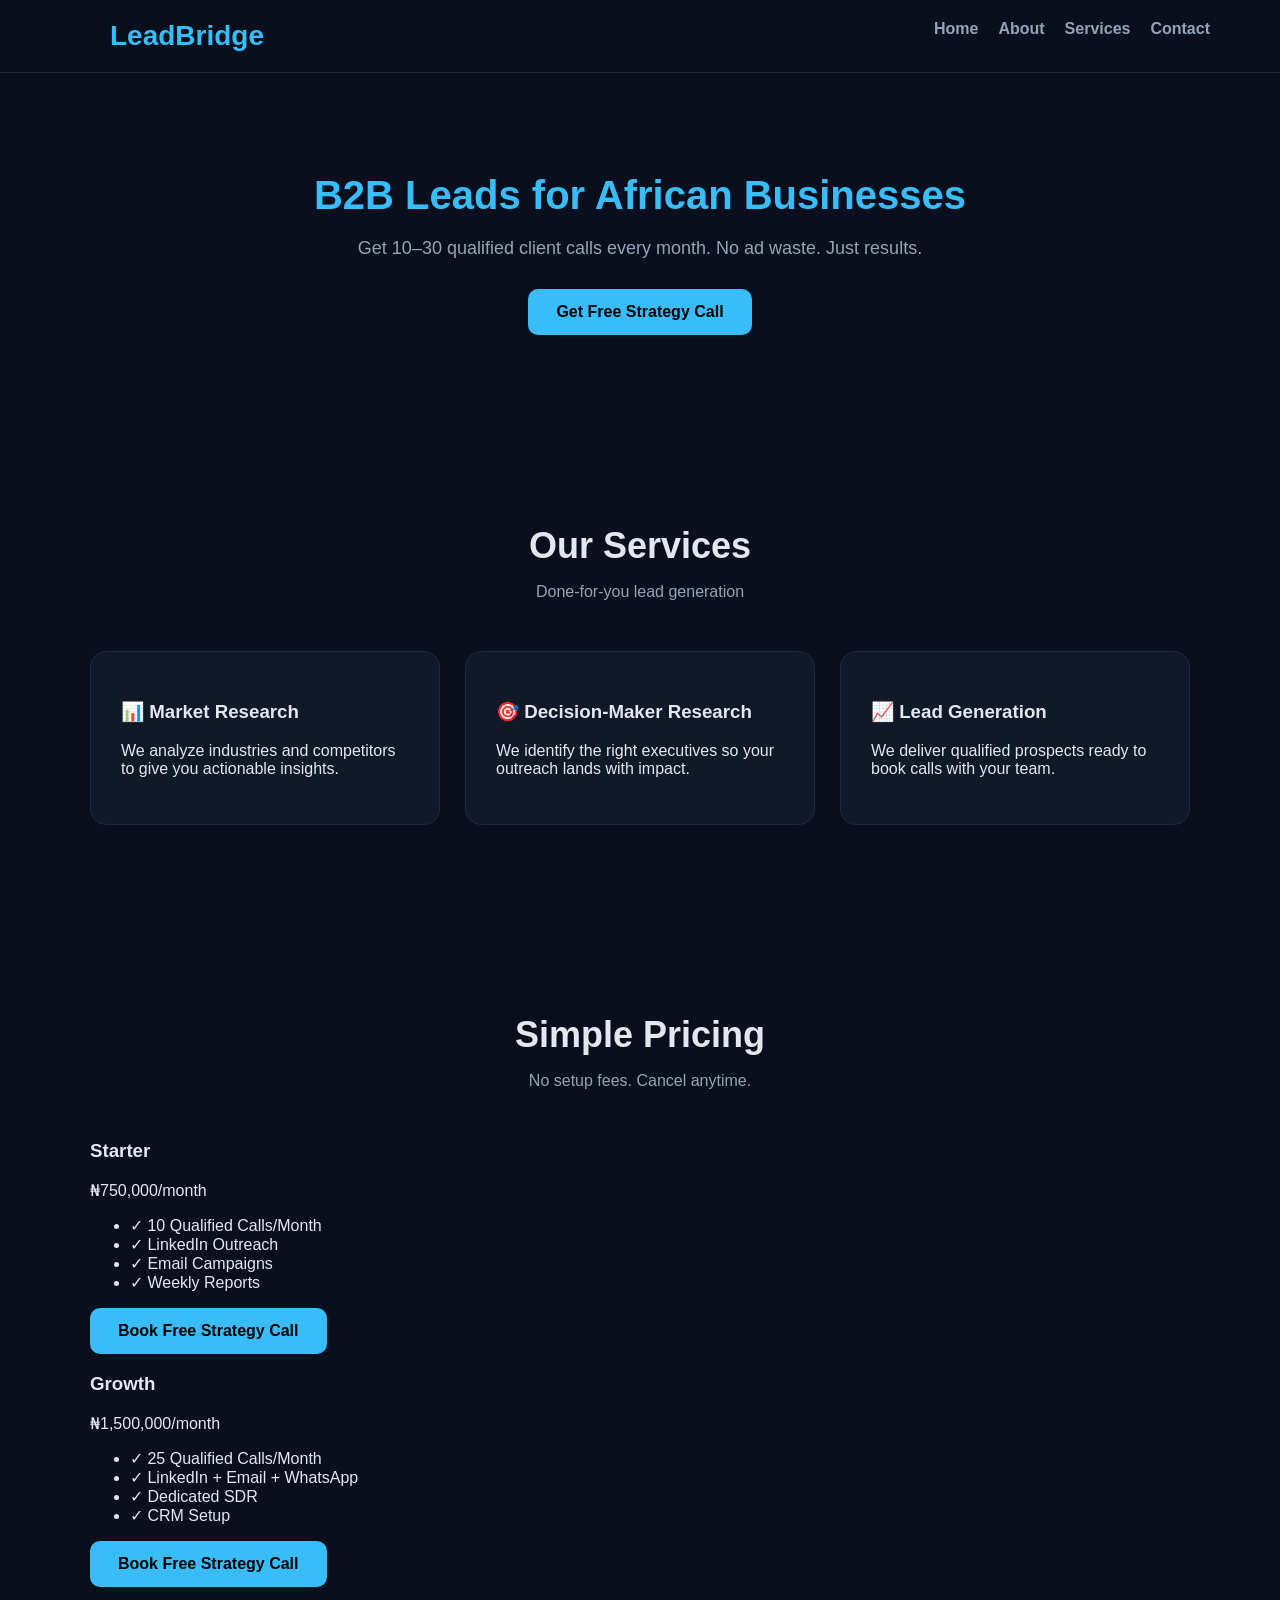
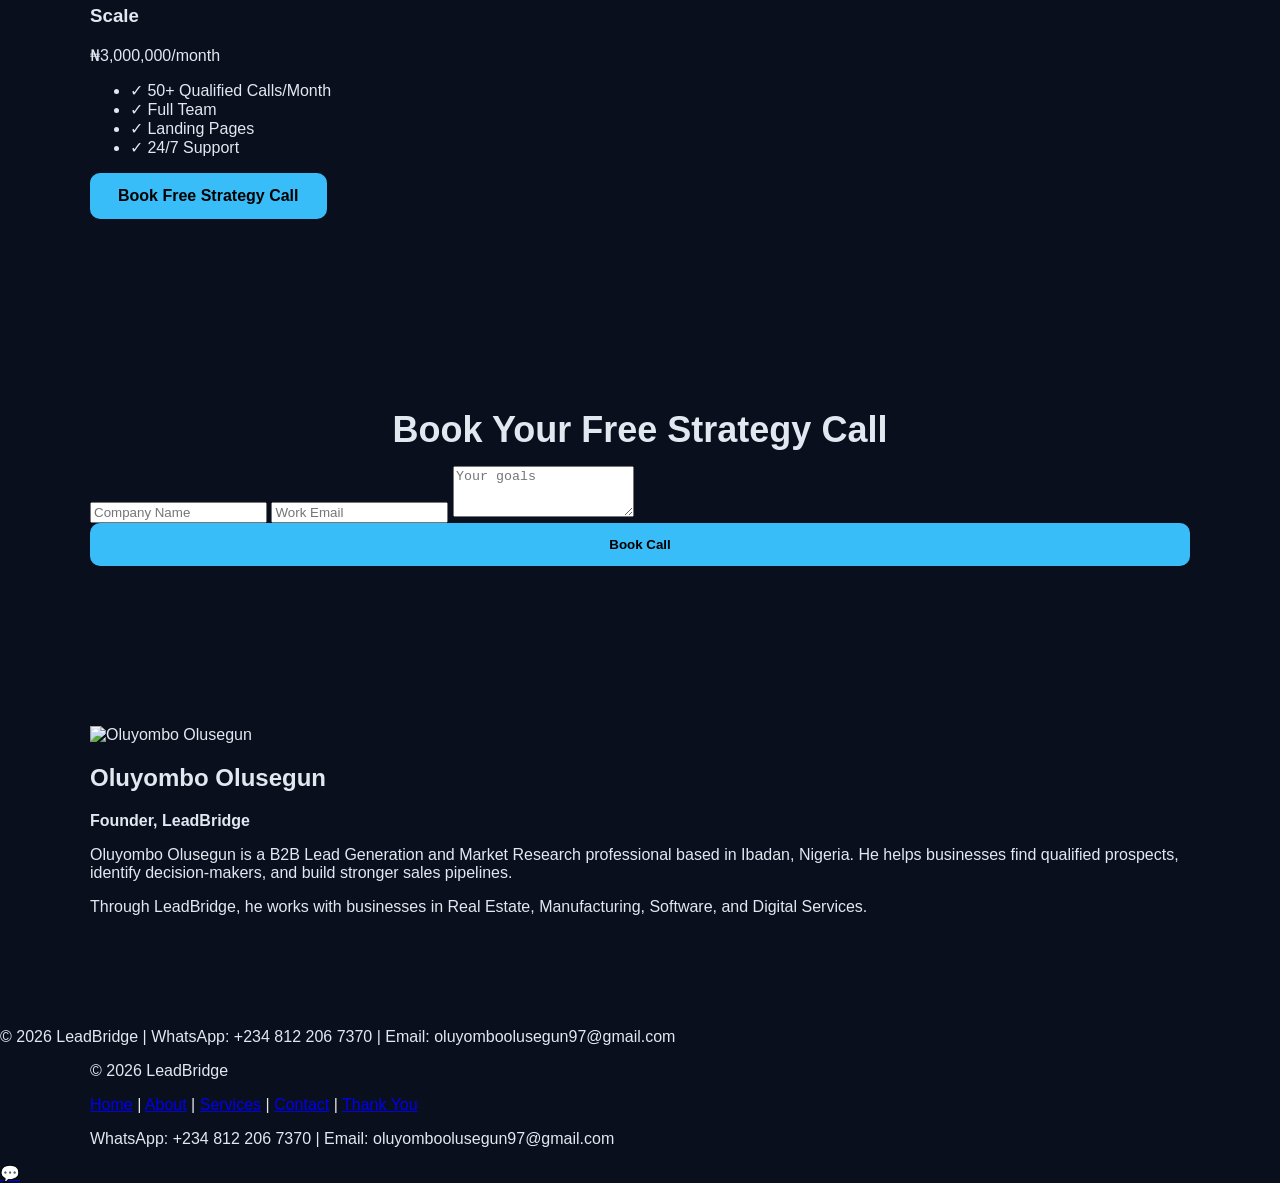
==== index.html @ 4793ab9f "Implement scroll reveal animation on elements Added scroll reveal functionality to animate elements." ====
<!DOCTYPE html>
<html lang="en">
<head>
<meta charset="UTF-8">
<meta name="viewport" content="width=device-width, initial-scale=1.0">
<title>LeadBridge | Oluyombo Olusegun</title>
<link rel="stylesheet" href="style.css">
</head>
<body>

<header>
  <div class="container">
    <span class="logo">LeadBridge</span>
    <nav class="nav">
      <a href="index.html">Home</a>
      <a href="about.html">About</a>
      <a href="services.html">Services</a>
      <a href="index.html#contact">Contact</a>
    </nav>
  </div>
</header>

<section class="hero fade-in">
  <h1>B2B Leads for African Businesses</h1>
  <p>Get 10–30 qualified client calls every month. No ad waste. Just results.</p>
  <a href="https://wa.me/2348122067370?text=Hi%20LeadBridge%20I%20want%20a%20free%20strategy%20call" class="btn">Get Free Strategy Call</a>
</section>

<section id="services" class="slide-up">
  <div class="container">
    <h2 class="section-title">Our Services</h2>
    <p class="section-subtitle">Done‑for‑you lead generation</p>
    <div class="grid">
      <div class="card"><h3>📊 Market Research</h3><p>We analyze industries and competitors to give you actionable insights.</p></div>
      <div class="card"><h3>🎯 Decision‑Maker Research</h3><p>We identify the right executives so your outreach lands with impact.</p></div>
      <div class="card"><h3>📈 Lead Generation</h3><p>We deliver qualified prospects ready to book calls with your team.</p></div>
    </div>
  </div>
</section>

<section id="pricing" class="slide-up">
  <div class="container">
    <h2 class="section-title">Simple Pricing</h2>
    <p class="section-subtitle">No setup fees. Cancel anytime.</p>
    <div class="pricing">
      <div class="price-card">
        <h3>Starter</h3>
        <div class="price">₦750,000<span>/month</span></div>
        <ul><li>✓ 10 Qualified Calls/Month</li><li>✓ LinkedIn Outreach</li><li>✓ Email Campaigns</li><li>✓ Weekly Reports</li></ul>
        <a href="https://calendly.com/oluyomboolusegun52/30min" target="_blank" class="btn">Book Free Strategy Call</a>
      </div>
      <div class="price-card featured">
        <h3>Growth</h3>
        <div class="price">₦1,500,000<span>/month</span></div>
        <ul><li>✓ 25 Qualified Calls/Month</li><li>✓ LinkedIn + Email + WhatsApp</li><li>✓ Dedicated SDR</li><li>✓ CRM Setup</li></ul>
        <a href="https://calendly.com/oluyomboolusegun52/30min" target="_blank" class="btn">Book Free Strategy Call</a>
      </div>
      <div class="price-card">
        <h3>Scale</h3>
        <div class="price">₦3,000,000<span>/month</span></div>
        <ul><li>✓ 50+ Qualified Calls/Month</li><li>✓ Full Team</li><li>✓ Landing Pages</li><li>✓ 24/7 Support</li></ul>
        <a href="https://calendly.com/oluyomboolusegun52/30min" target="_blank" class="btn">Book Free Strategy Call</a>
      </div>
    </div>
  </div>
</section>

<section id="contact" class="slide-up">
  <div class="container">
    <h2 class="section-title">Book Your Free Strategy Call</h2>
    <div class="form-box">
      <form id="leadForm">
        <input type="text" id="company" placeholder="Company Name" required>
        <input type="email" id="email" placeholder="Work Email" required>
        <textarea id="message" placeholder="Your goals" rows="3"></textarea>
        <button type="submit" class="btn" style="width:100%;">Book Call</button>
      </form>
    </div>
  </div>
</section>

<section id="about-founder" class="founder-section slide-up">
  <div class="container founder-content">
    <div class="founder-image">
      <img src="oluyombo.jpg" alt="Oluyombo Olusegun">
    </div>
    <div class="founder-text">
      <h2>Oluyombo Olusegun</h2>
      <p><strong>Founder, LeadBridge</strong></p>
      <p>Oluyombo Olusegun is a B2B Lead Generation and Market Research professional based in Ibadan, Nigeria. He helps businesses find qualified prospects, identify decision‑makers, and build stronger sales pipelines.</p>
      <p>Through LeadBridge, he works with businesses in Real Estate, Manufacturing, Software, and Digital Services.</p>
    </div>
  </div>
</section>

<footer>
  <p>© 2026 LeadBridge | WhatsApp: +234 812 206 7370 | Email: oluyomboolusegun97@gmail.com</p>
</footer>
  <footer>
  <div class="container">
    <p>© 2026 LeadBridge</p>
    <nav class="footer-nav">
      <a href="index.html">Home</a> |
      <a href="about.html">About</a> |
      <a href="services.html">Services</a> |
      <a href="contact.html">Contact</a> |
      <a href="thanks.html">Thank You</a>
    </nav>
    <p>WhatsApp: +234 812 206 7370 | Email: oluyomboolusegun97@gmail.com</p>
  </div>
</footer>

<a href="https://wa.me/2348122067370" class="whatsapp-float" target="_blank">💬</a>

<script>
document.getElementById('leadForm').addEventListener('submit', async function(e) {
  e.preventDefault();
  await fetch('https://formspree.io/f/mbgjrvpr', {
    method: 'POST',
    headers: {'Content-Type': 'application/json'},
    body: JSON.stringify({
      company: company.value,
      email: email.value,
      message: message.value
    })
  });
  window.location.href = 'thanks.html';
});
</script>

  <!-- Back to Top Button -->
<button onclick="scrollToTop()" id="backToTop">↑</button>

<script>
function scrollToTop() {
  window.scrollTo({top: 0, behavior: 'smooth'});
}

// Show button only when scrolled down
window.onscroll = function() {
  const btn = document.getElementById("backToTop");
  if (document.body.scrollTop > 200 || document.documentElement.scrollTop > 200) {
    btn.style.display = "block";
  } else {
    btn.style.display = "none";
  }};
  
function revealOnScroll() {
  const elements = document.querySelectorAll('.scroll-animate');
  const windowHeight = window.innerHeight;

  elements.forEach(el => {
    const position = el.getBoundingClientRect().top;
    if (position < windowHeight - 100) {
      el.classList.add('visible');
    }
  });
}

window.addEventListener('scroll', revealOnScroll);
window.addEventListener('load', revealOnScroll);
</script>
</body>
</html>
---- style.css ----
body {
  font-family: 'Segoe UI', sans-serif;
  background: #0a0f1e;
  color: #e2e8f0;
  margin: 0;
}

.container {
  max-width: 1100px;
  margin: 0 auto;
  padding: 0 20px;
}

header {
  position: fixed;
  top: 0;
  width: 100%;
  background: #0a0f1e;
  padding: 20px;
  border-bottom: 1px solid #1e293b;
  z-index: 100;
}

.logo {
  font-size: 28px;
  font-weight: 900;
  color: #38bdf8;
}

.nav {
  float: right;
  display: flex;
  gap: 20px;
}

.nav a {
  color: #94a3b8;
  text-decoration: none;
  font-weight: 600;
}

.nav a:hover {
  color: #38bdf8;
}

.btn {
  background: #38bdf8;
  color: #000;
  padding: 14px 28px;
  border-radius: 10px;
  text-decoration: none;
  font-weight: 800;
  display: inline-block;
  border: none;
  transition: background 0.3s ease, transform 0.3s ease;
}

.btn:hover {
  background: #0ea5e9;
  transform: scale(1.05);
}

.hero {
  padding: 140px 20px 80px;
  text-align: center;
}

.hero h1 {
  font-size: 40px;
  color: #38bdf8;
  margin-bottom: 20px;
}

.hero p {
  font-size: 18px;
  color: #94a3b8;
  max-width: 600px;
  margin: 0 auto 30px;
}

section {
  padding: 80px 20px;
}

.section-title {
  font-size: 36px;
  text-align: center;
  margin-bottom: 15px;
}

.section-subtitle {
  text-align: center;
  color: #94a3b8;
  margin-bottom: 50px;
}

.grid {
  display: grid;
  grid-template-columns: repeat(auto-fit, minmax(300px, 1fr));
  gap: 25px;
}

.card {
  background: #111827;
  padding: 30px;
  border-radius: 16px;
  border: 1px solid #1e293b;
  transition: transform 0.3s ease, box-shadow 0.3s ease;
}

.card:hover {
  transform: translateY(-5px);
  box-shadow: 0 8px 20px rgba(0,0
                              .footer-nav {
  margin: 15px 0;
}

.footer-nav a {
  color: #94a3b8;
  text-decoration: none;
  margin: 0 8px;
  font-weight: 600;
}

.footer-nav a:hover {
  color: #38bdf8;
}
/* Hidden by default */
.scroll-animate {
  opacity: 0;
  transform: translateY(30px);
  transition: all 0.8s ease-out;
}

/* Visible when scrolled into view */
.scroll-animate.visible {
  opacity: 1;
  transform: translateY(0);
}
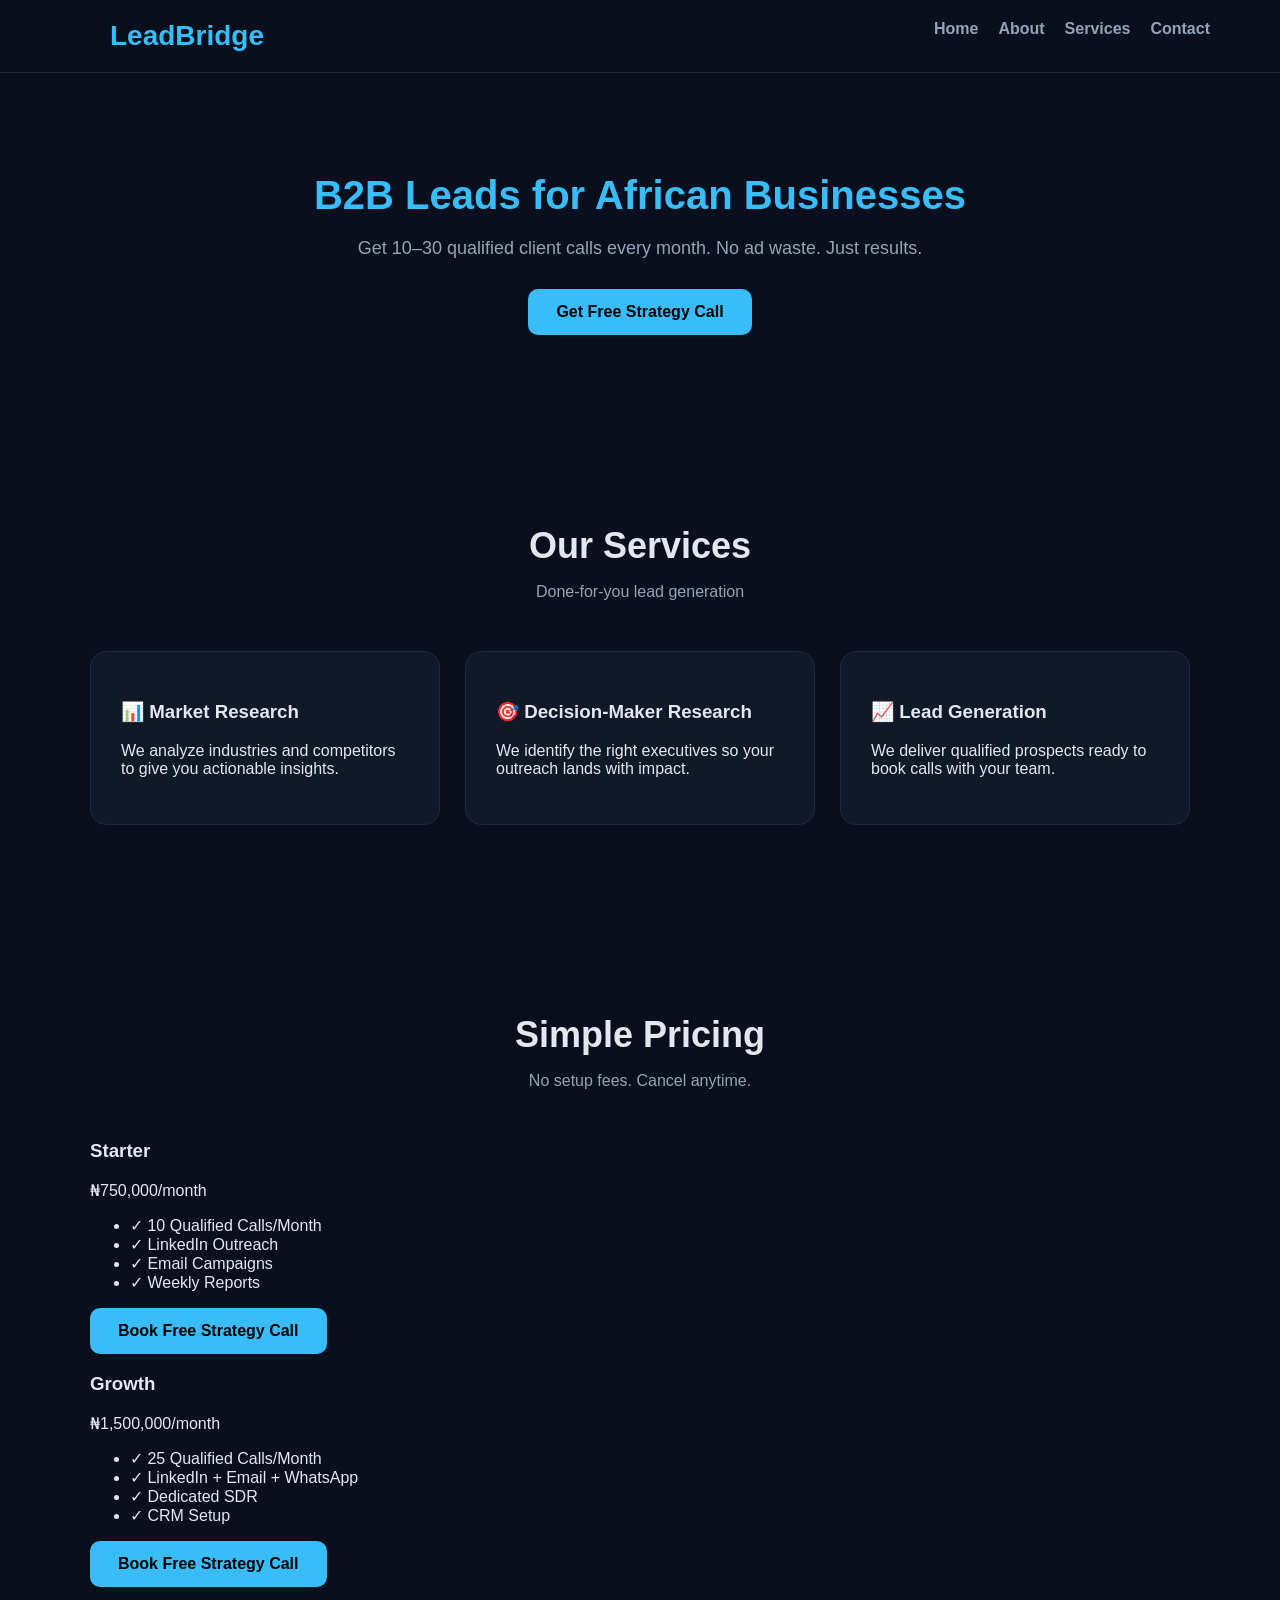
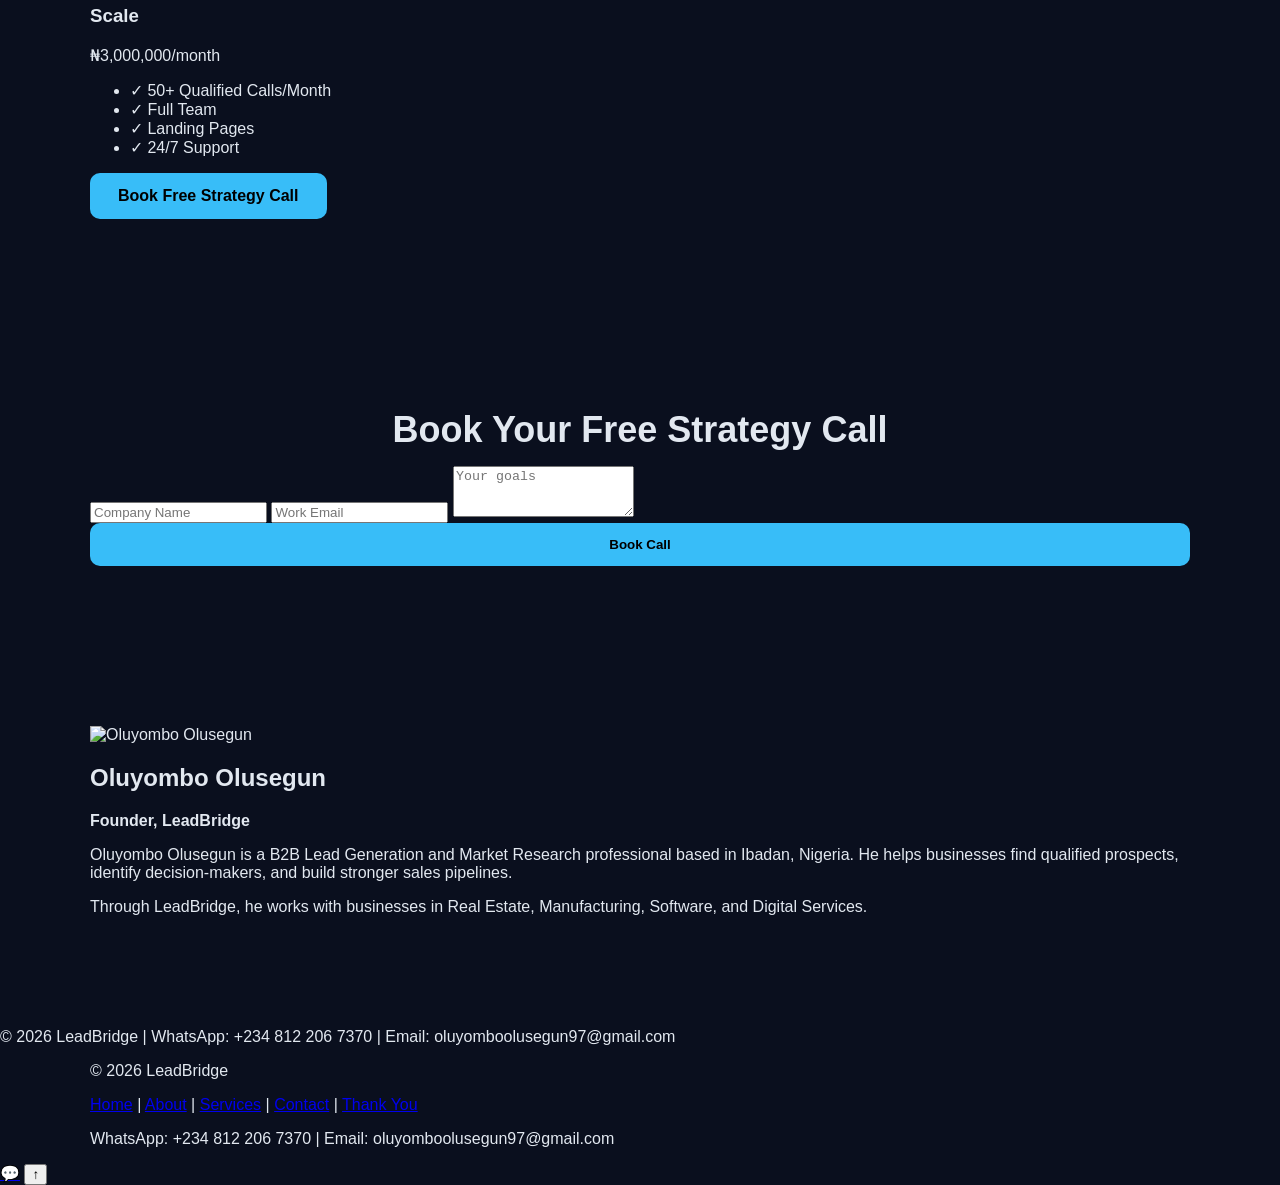
==== commit 896a813e: "Implement revealOnScroll function for animations Added a function to reveal elements on scroll." ====
--- a/index.html
+++ b/index.html
@@ -159,6 +159,21 @@
 
 window.addEventListener('scroll', revealOnScroll);
 window.addEventListener('load', revealOnScroll);
-</script>
+
+‎function revealOnScroll() {
+‎  const elements = document.querySelectorAll('.scroll-animate');
+‎  const windowHeight = window.innerHeight;
+‎
+‎  elements.forEach(el => {
+‎    const position = el.getBoundingClientRect().top;
+‎    if (position < windowHeight - 100) {
+‎      el.classList.add('visible');
+‎    }
+‎  });
+‎}
+‎
+‎window.addEventListener('scroll', revealOnScroll);
+‎window.addEventListener('load', revealOnScroll);
+‎</script>
 </body>
 </html>
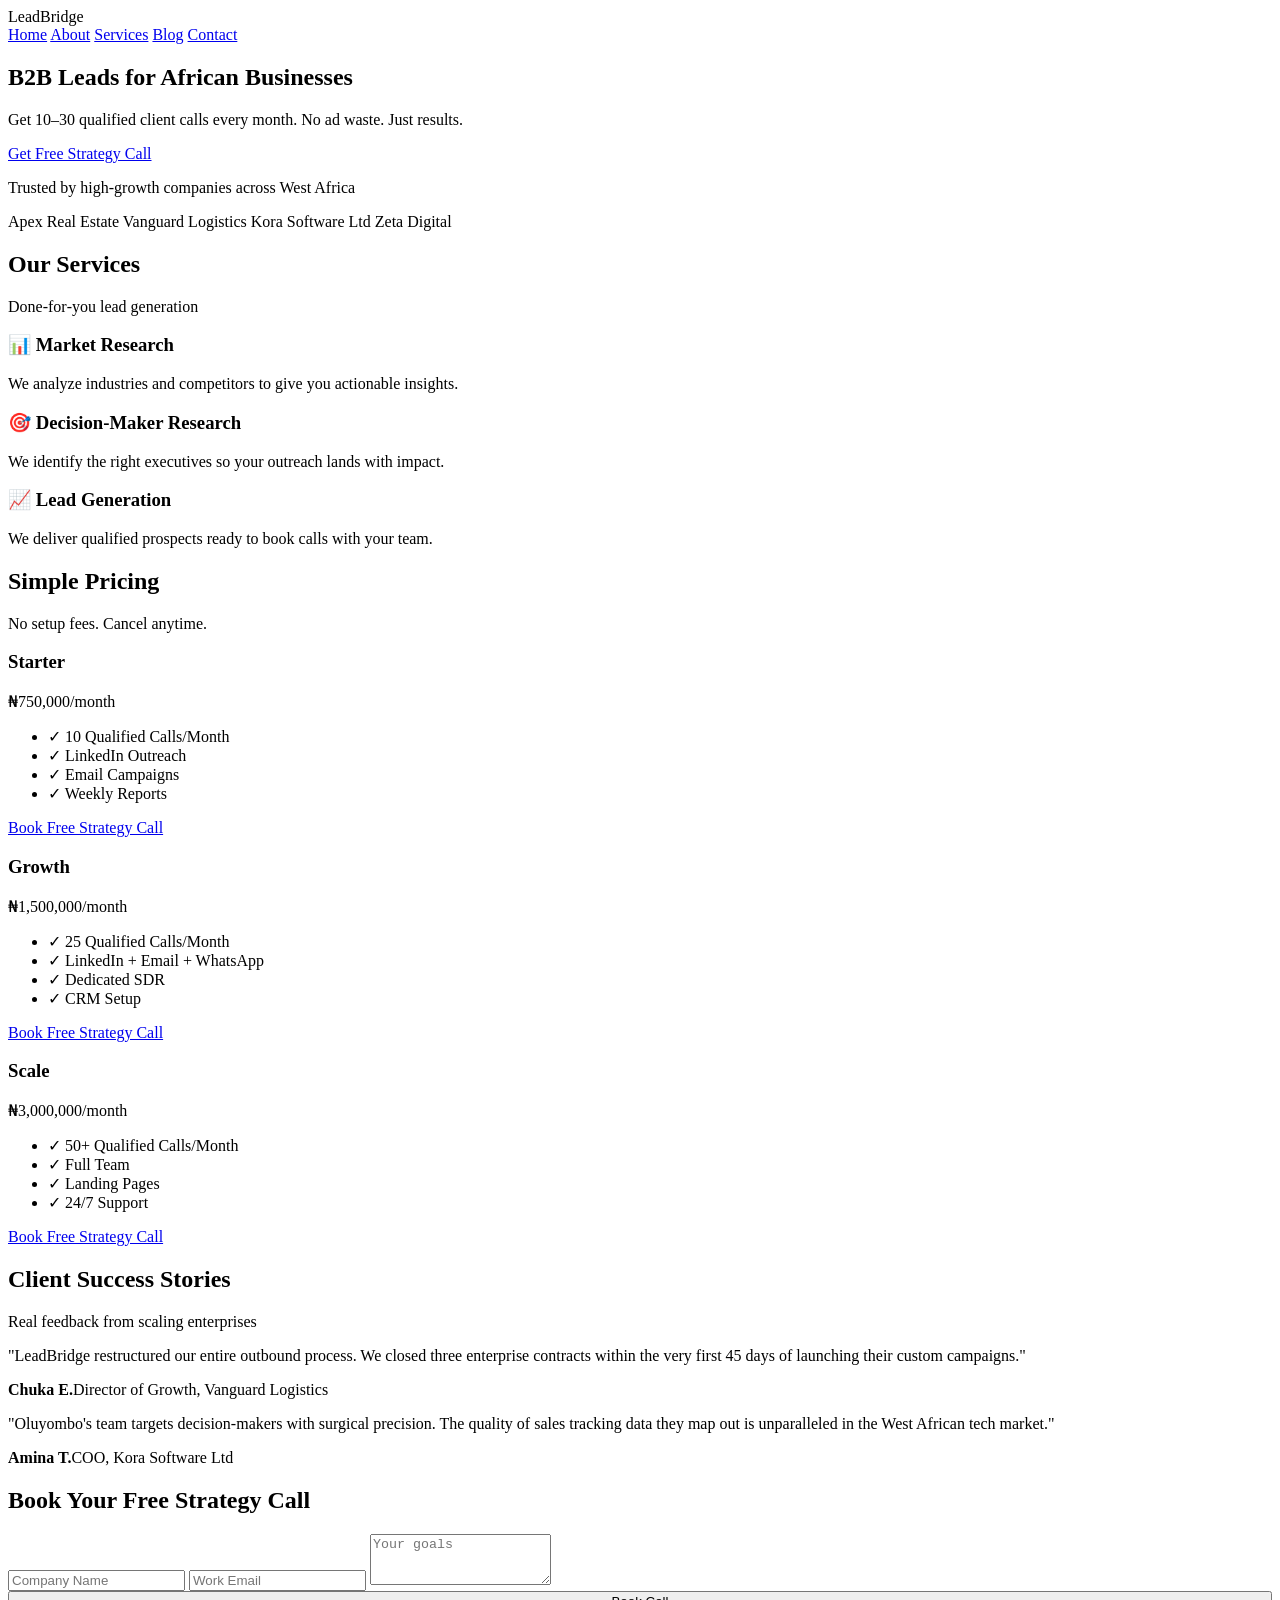
==== commit d0c0790d: "Create index.html" ====
--- a/index.html
+++ b/index.html
@@ -3,18 +3,146 @@
 <head>
 <meta charset="UTF-8">
 <meta name="viewport" content="width=device-width, initial-scale=1.0">
-<title>LeadBridge | Oluyombo Olusegun</title>
+<title>LeadBridge | B2B Lead Generation Services for African Businesses</title>
+
+<!-- Primary SEO Meta Tags -->
+<meta name="description" content="LeadBridge helps African firms lock in 10-30 qualified outbound client calls monthly through data-driven LinkedIn outreach, targeted market research, and automated SDR pipelines.">
+<meta name="keywords" content="B2B Lead Generation Nigeria, Market Research Africa, Business Pipeline Automation, Oluyombo Olusegun, Sales SDR Ibadan">
+<meta name="author" content="Oluyombo Olusegun">
+<link rel="canonical" href="https://leadbridge.com.ng">
+
+<!-- Open Graph / Facebook -->
+<meta property="og:type" content="website">
+<meta property="og:url" content="https://leadbridge.com.ng">
+<meta property="og:title" content="LeadBridge | B2B Lead Generation for African Businesses">
+<meta property="og:description" content="Secure 10-30 qualified executive strategy calls every month on autopilot. No wasted ad spend.">
+<meta property="og:image" content="https://leadbridge.com.ng">
+
+<!-- Twitter Card -->
+<meta property="twitter:card" content="summary_large_image">
+<meta property="twitter:url" content="https://leadbridge.com.ng">
+<meta property="twitter:title" content="LeadBridge | B2B Lead Generation Services">
+<meta property="twitter:description" content="Automated, predictable high-ticket client pipelines engineered for African enterprises.">
+<meta property="twitter:image" content="https://leadbridge.com.ng">
+
 <link rel="stylesheet" href="style.css">
+
+<!-- Google Analytics (gtag.js) -->
+<script async src="https://googletagmanager.com"></script>
+<script>
+  window.dataLayer = window.dataLayer || [];
+  function gtag(){dataLayer.push(arguments);}
+  gtag('js', new Date());
+  gtag('config', 'G-XXXXXXXXXX');
+</script>
+
+<!-- Comprehensive Unified Schema Matrix (Structured Data) -->
+<script type="application/ld-json">
+[
+  {
+    "@context": "https://schema.org",
+    "@type": "Organization",
+    "@id": "https://leadbridge.com.ng",
+    "name": "LeadBridge",
+    "url": "https://leadbridge.com.ng",
+    "logo": "https://leadbridge.com.ng",
+    "sameAs": [
+      "https://linkedin.com"
+    ]
+  },
+  {
+    "@context": "https://schema.org",
+    "@type": "LocalBusiness",
+    "@id": "https://leadbridge.com.ng",
+    "name": "LeadBridge",
+    "image": "https://leadbridge.com.ng",
+    "telephone": "+2348122067370",
+    "email": "oluyomboolusegun97@gmail.com",
+    "address": {
+      "@type": "PostalAddress",
+      "addressLocality": "Ibadan",
+      "addressRegion": "Oyo State",
+      "addressCountry": "NG"
+    },
+    "geo": {
+      "@type": "GeoCoordinates",
+      "latitude": "7.3775",
+      "longitude": "3.9470"
+    }
+  },
+  {
+    "@context": "https://schema.org",
+    "@type": "Service",
+    "name": "B2B Outbound Lead Generation Framework",
+    "provider": { "@type": "LocalBusiness", "name": "LeadBridge" },
+    "serviceType": "Lead Generation",
+    "areaServed": "AF",
+    "offers": {
+      "@type": "AggregateOffer",
+      "priceCurrency": "NGN",
+      "lowPrice": "750000",
+      "highPrice": "3000000"
+    }
+  },
+  {
+    "@context": "https://schema.org",
+    "@type": "FAQPage",
+    "mainEntity": [{
+      "@type": "Question",
+      "name": "How many sales calls do you guarantee monthly?",
+      "acceptedAnswer": {
+        "@type": "Answer",
+        "text": "Depending on your selected plan tier, we predictably secure between 10 to over 50 qualified decision-maker strategy calls every single month."
+      }
+    }]
+  },
+  {
+    "@context": "https://schema.org",
+    "@type": "Course",
+    "name": "B2B Outbound Masterclass",
+    "description": "Learn elite cold-email prospecting and customer profile pipeline scraping mechanics.",
+    "provider": { "@type": "Organization", "name": "LeadBridge" }
+  },
+  {
+    "@context": "https://schema.org",
+    "@type": "JobPosting",
+    "title": "Remote Sales Development Representative (SDR)",
+    "description": "Execute outbound message workflows and scale high-value agency opportunities.",
+    "datePosted": "2026-09-08",
+    "validThrough": "2026-12-31",
+    "employmentType": "FULL_TIME",
+    "hiringOrganization": { "@type": "Organization", "name": "LeadBridge" },
+    "jobLocationType": "TELECOMMUTE"
+  },
+  {
+    "@context": "https://schema.org",
+    "@type": "ContactPage",
+    "@id": "https://leadbridge.com.ng",
+    "url": "https://leadbridge.com.ng"
+  },
+  {
+    "@context": "https://schema.org",
+    "@type": "BreadcrumbList",
+    "itemListElement": [{
+      "@type": "ListItem",
+      "position": 1,
+      "name": "Home",
+      "item": "https://leadbridge.com.ng"
+    }]
+  }
+]
+</script>
 </head>
 <body>
 
 <header>
-  <div class="container">
+  <div class="container header-flex">
     <span class="logo">LeadBridge</span>
     <nav class="nav">
       <a href="index.html">Home</a>
       <a href="about.html">About</a>
       <a href="services.html">Services</a>
+      <a href="blog.html">Blog</a>
       <a href="index.html#contact">Contact</a>
     </nav>
   </div>
@@ -23,10 +151,23 @@
 <section class="hero fade-in">
   <h1>B2B Leads for African Businesses</h1>
   <p>Get 10–30 qualified client calls every month. No ad waste. Just results.</p>
-  <a href="https://wa.me/2348122067370?text=Hi%20LeadBridge%20I%20want%20a%20free%20strategy%20call" class="btn">Get Free Strategy Call</a>
-</section>
-
-<section id="services" class="slide-up">
+  <a href="https://wa.me" class="btn">Get Free Strategy Call</a>
+</section>
+
+<!-- NEW: Featured Clients Logo Section -->
+<section id="featured-clients" class="clients-section scroll-animate">
+  <div class="container">
+    <p class="section-tag text-center">Trusted by high-growth companies across West Africa</p>
+    <div class="client-logos">
+      <span class="logo-item">Apex Real Estate</span>
+      <span class="logo-item">Vanguard Logistics</span>
+      <span class="logo-item">Kora Software Ltd</span>
+      <span class="logo-item">Zeta Digital</span>
+    </div>
+  </div>
+</section>
+
+<section id="services" class="slide-up scroll-animate">
   <div class="container">
     <h2 class="section-title">Our Services</h2>
     <p class="section-subtitle">Done‑for‑you lead generation</p>
@@ -38,7 +179,7 @@
   </div>
 </section>
 
-<section id="pricing" class="slide-up">
+<section id="pricing" class="slide-up scroll-animate">
   <div class="container">
     <h2 class="section-title">Simple Pricing</h2>
     <p class="section-subtitle">No setup fees. Cancel anytime.</p>
@@ -47,25 +188,47 @@
         <h3>Starter</h3>
         <div class="price">₦750,000<span>/month</span></div>
         <ul><li>✓ 10 Qualified Calls/Month</li><li>✓ LinkedIn Outreach</li><li>✓ Email Campaigns</li><li>✓ Weekly Reports</li></ul>
-        <a href="https://calendly.com/oluyomboolusegun52/30min" target="_blank" class="btn">Book Free Strategy Call</a>
+        <a href="https://calendly.com" target="_blank" class="btn">Book Free Strategy Call</a>
       </div>
       <div class="price-card featured">
         <h3>Growth</h3>
         <div class="price">₦1,500,000<span>/month</span></div>
         <ul><li>✓ 25 Qualified Calls/Month</li><li>✓ LinkedIn + Email + WhatsApp</li><li>✓ Dedicated SDR</li><li>✓ CRM Setup</li></ul>
-        <a href="https://calendly.com/oluyomboolusegun52/30min" target="_blank" class="btn">Book Free Strategy Call</a>
+        <a href="https://calendly.com" target="_blank" class="btn">Book Free Strategy Call</a>
       </div>
       <div class="price-card">
         <h3>Scale</h3>
         <div class="price">₦3,000,000<span>/month</span></div>
         <ul><li>✓ 50+ Qualified Calls/Month</li><li>✓ Full Team</li><li>✓ Landing Pages</li><li>✓ 24/7 Support</li></ul>
-        <a href="https://calendly.com/oluyomboolusegun52/30min" target="_blank" class="btn">Book Free Strategy Call</a>
-      </div>
-    </div>
-  </div>
-</section>
-
-<section id="contact" class="slide-up">
+        <a href="https://calendly.com" target="_blank" class="btn">Book Free Strategy Call</a>
+      </div>
+    </div>
+  </div>
+</section>
+
+<!-- NEW: Testimonials Section -->
+<section id="testimonials" class="testimonials-section scroll-animate">
+  <div class="container">
+    <h2 class="section-title">Client Success Stories</h2>
+    <p class="section-subtitle">Real feedback from scaling enterprises</p>
+    <div class="grid">
+      <div class="testimonial-card">
+        <p class="testimonial-text">"LeadBridge restructured our entire outbound process. We closed three enterprise contracts within the very first 45 days of launching their custom campaigns."</p>
+        <div class="client-info">
+          <strong>Chuka E.</strong><span>Director of Growth, Vanguard Logistics</span>
+        </div>
+      </div>
+      <div class="testimonial-card">
+        <p class="testimonial-text">"Oluyombo's team targets decision-makers with surgical precision. The quality of sales tracking data they map out is unparalleled in the West African tech market."</p>
+        <div class="client-info">
+          <strong>Amina T.</strong><span>COO, Kora Software Ltd</span>
+        </div>
+      </div>
+    </div>
+  </div>
+</section>
+
+<section id="contact" class="slide-up scroll-animate">
   <div class="container">
     <h2 class="section-title">Book Your Free Strategy Call</h2>
     <div class="form-box">
@@ -79,101 +242,6 @@
   </div>
 </section>
 
-<section id="about-founder" class="founder-section slide-up">
-  <div class="container founder-content">
-    <div class="founder-image">
-      <img src="oluyombo.jpg" alt="Oluyombo Olusegun">
-    </div>
-    <div class="founder-text">
-      <h2>Oluyombo Olusegun</h2>
-      <p><strong>Founder, LeadBridge</strong></p>
-      <p>Oluyombo Olusegun is a B2B Lead Generation and Market Research professional based in Ibadan, Nigeria. He helps businesses find qualified prospects, identify decision‑makers, and build stronger sales pipelines.</p>
-      <p>Through LeadBridge, he works with businesses in Real Estate, Manufacturing, Software, and Digital Services.</p>
-    </div>
-  </div>
-</section>
-
-<footer>
-  <p>© 2026 LeadBridge | WhatsApp: +234 812 206 7370 | Email: oluyomboolusegun97@gmail.com</p>
-</footer>
-  <footer>
-  <div class="container">
-    <p>© 2026 LeadBridge</p>
-    <nav class="footer-nav">
-      <a href="index.html">Home</a> |
-      <a href="about.html">About</a> |
-      <a href="services.html">Services</a> |
-      <a href="contact.html">Contact</a> |
-      <a href="thanks.html">Thank You</a>
-    </nav>
-    <p>WhatsApp: +234 812 206 7370 | Email: oluyomboolusegun97@gmail.com</p>
-  </div>
-</footer>
-
-<a href="https://wa.me/2348122067370" class="whatsapp-float" target="_blank">💬</a>
-
-<script>
-document.getElementById('leadForm').addEventListener('submit', async function(e) {
-  e.preventDefault();
-  await fetch('https://formspree.io/f/mbgjrvpr', {
-    method: 'POST',
-    headers: {'Content-Type': 'application/json'},
-    body: JSON.stringify({
-      company: company.value,
-      email: email.value,
-      message: message.value
-    })
-  });
-  window.location.href = 'thanks.html';
-});
-</script>
-
-  <!-- Back to Top Button -->
-<button onclick="scrollToTop()" id="backToTop">↑</button>
-
-<script>
-function scrollToTop() {
-  window.scrollTo({top: 0, behavior: 'smooth'});
-}
-
-// Show button only when scrolled down
-window.onscroll = function() {
-  const btn = document.getElementById("backToTop");
-  if (document.body.scrollTop > 200 || document.documentElement.scrollTop > 200) {
-    btn.style.display = "block";
-  } else {
-    btn.style.display = "none";
-  }};
-  
-function revealOnScroll() {
-  const elements = document.querySelectorAll('.scroll-animate');
-  const windowHeight = window.innerHeight;
-
-  elements.forEach(el => {
-    const position = el.getBoundingClientRect().top;
-    if (position < windowHeight - 100) {
-      el.classList.add('visible');
-    }
-  });
-}
-
-window.addEventListener('scroll', revealOnScroll);
-window.addEventListener('load', revealOnScroll);
-
-‎function revealOnScroll() {
-‎  const elements = document.querySelectorAll('.scroll-animate');
-‎  const windowHeight = window.innerHeight;
-‎
-‎  elements.forEach(el => {
-‎    const position = el.getBoundingClientRect().top;
-‎    if (position < windowHeight - 100) {
-‎      el.classList.add('visible');
-‎    }
-‎  });
-‎}
-‎
-‎window.addEventListener('scroll', revealOnScroll);
-‎window.addEventListener('load', revealOnScroll);
-‎</script>
-</body>
-</html>
+<!-- NEW: Automated Newsletter Section -->
+<section id="newsletter" class="newsletter-section scroll-animate">
+  <div class="container text-center">
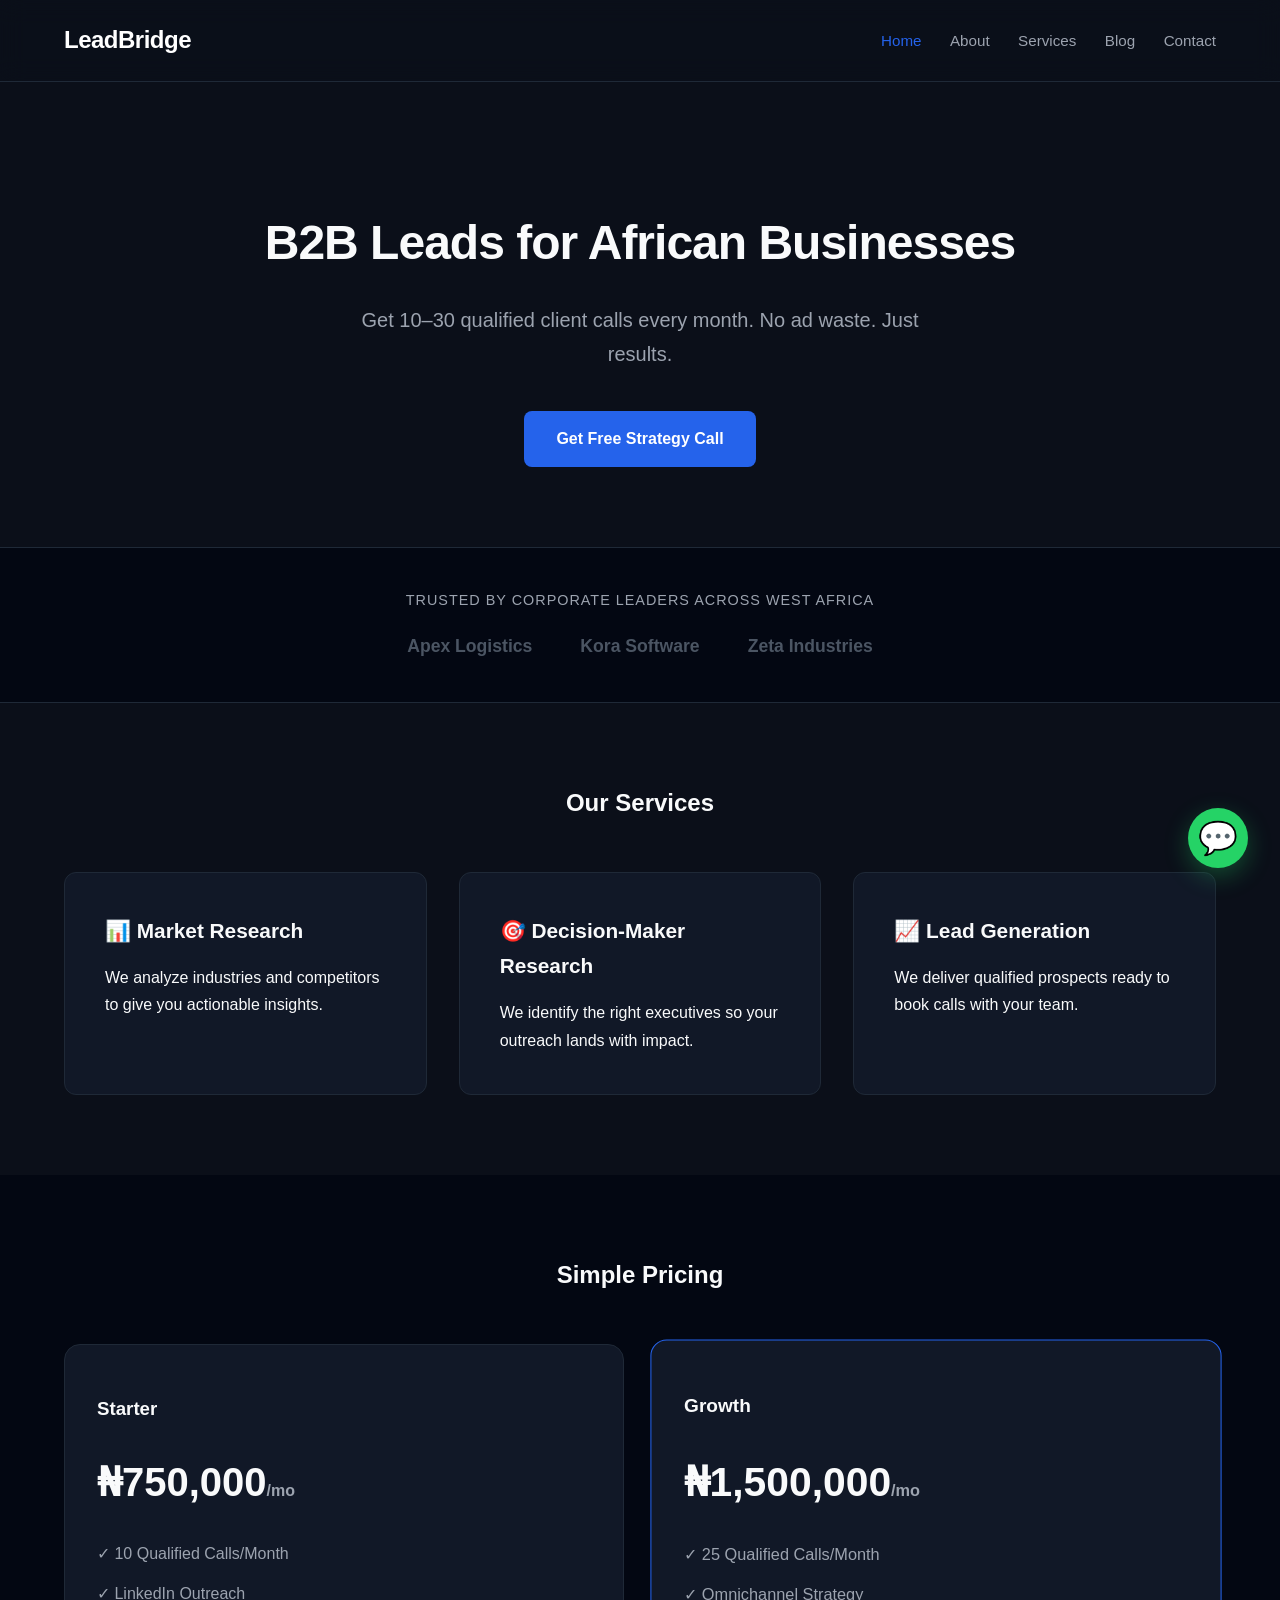
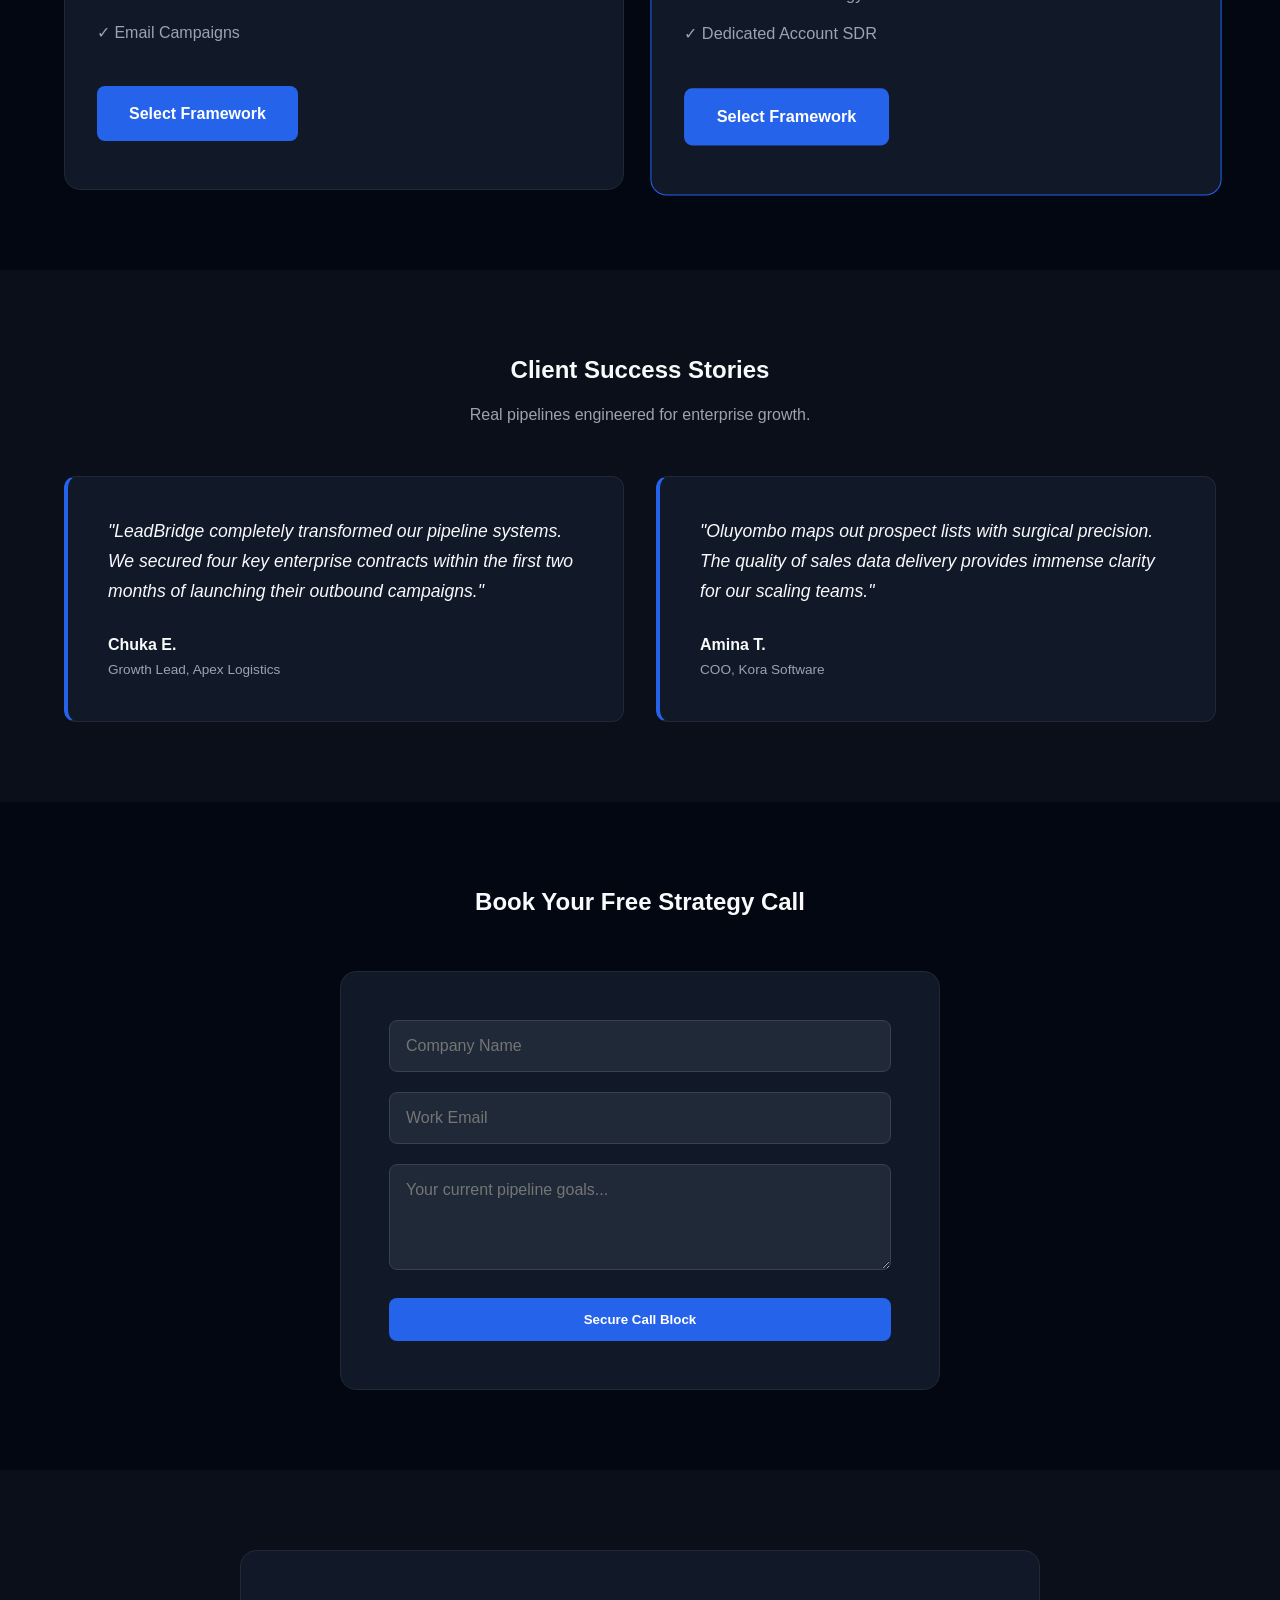
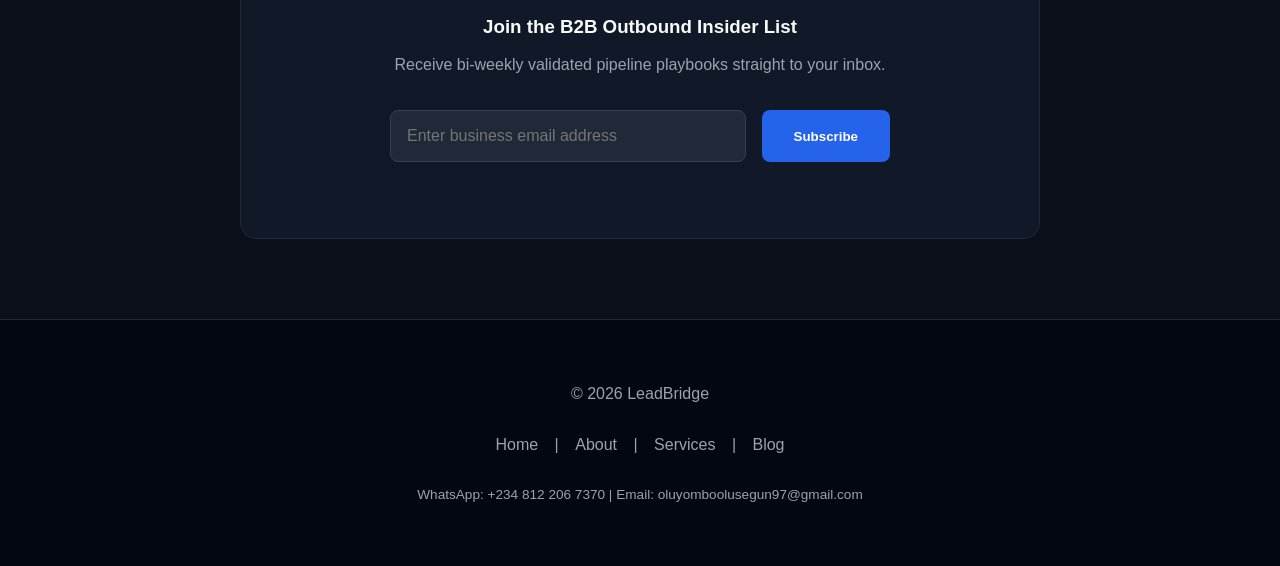
==== commit 90296ad4: "Update index.html" ====
--- a/index.html
+++ b/index.html
@@ -3,31 +3,28 @@
 <head>
 <meta charset="UTF-8">
 <meta name="viewport" content="width=device-width, initial-scale=1.0">
-<title>LeadBridge | B2B Lead Generation Services for African Businesses</title>
-
-<!-- Primary SEO Meta Tags -->
-<meta name="description" content="LeadBridge helps African firms lock in 10-30 qualified outbound client calls monthly through data-driven LinkedIn outreach, targeted market research, and automated SDR pipelines.">
-<meta name="keywords" content="B2B Lead Generation Nigeria, Market Research Africa, Business Pipeline Automation, Oluyombo Olusegun, Sales SDR Ibadan">
-<meta name="author" content="Oluyombo Olusegun">
+<title>LeadBridge | B2B Lead Generation for African Businesses</title>
+
+<!-- All Mandatory SEO & Verification Tags -->
+<meta name="description" content="LeadBridge engineers predictable B2B sales systems securing 10-30 verified executive client calls monthly for African enterprises without ad waste.">
+<meta name="keywords" content="B2B Lead Generation, Market Research Nigeria, Client Acquisition Automation, Oluyombo Olusegun">
 <link rel="canonical" href="https://leadbridge.com.ng">
 
-<!-- Open Graph / Facebook -->
+<!-- Open Graph Social Tags -->
 <meta property="og:type" content="website">
 <meta property="og:url" content="https://leadbridge.com.ng">
-<meta property="og:title" content="LeadBridge | B2B Lead Generation for African Businesses">
-<meta property="og:description" content="Secure 10-30 qualified executive strategy calls every month on autopilot. No wasted ad spend.">
+<meta property="og:title" content="LeadBridge | B2B Outbound Lead Systems">
+<meta property="og:description" content="Secure 10-30 qualified corporate booking calls on autopilot every month.">
 <meta property="og:image" content="https://leadbridge.com.ng">
 
-<!-- Twitter Card -->
+<!-- Twitter Cards -->
 <meta property="twitter:card" content="summary_large_image">
-<meta property="twitter:url" content="https://leadbridge.com.ng">
-<meta property="twitter:title" content="LeadBridge | B2B Lead Generation Services">
-<meta property="twitter:description" content="Automated, predictable high-ticket client pipelines engineered for African enterprises.">
-<meta property="twitter:image" content="https://leadbridge.com.ng">
+<meta property="twitter:title" content="LeadBridge | B2B Lead Generation">
+<meta property="twitter:description" content="Predictable data-driven pipelines built for African enterprises.">
 
 <link rel="stylesheet" href="style.css">
 
-<!-- Google Analytics (gtag.js) -->
+<!-- Google Analytics Integrated Hook -->
 <script async src="https://googletagmanager.com"></script>
 <script>
   window.dataLayer = window.dataLayer || [];
@@ -36,7 +33,7 @@
   gtag('config', 'G-XXXXXXXXXX');
 </script>
 
-<!-- Comprehensive Unified Schema Matrix (Structured Data) -->
+<!-- Complete Global Structural Schema Matrix (JSON-LD) -->
 <script type="application/ld-json">
 [
   {
@@ -45,10 +42,7 @@
     "@id": "https://leadbridge.com.ng",
     "name": "LeadBridge",
     "url": "https://leadbridge.com.ng",
-    "logo": "https://leadbridge.com.ng",
-    "sameAs": [
-      "https://linkedin.com"
-    ]
+    "logo": "https://leadbridge.com.ng"
   },
   {
     "@context": "https://schema.org",
@@ -63,71 +57,26 @@
       "addressLocality": "Ibadan",
       "addressRegion": "Oyo State",
       "addressCountry": "NG"
-    },
-    "geo": {
-      "@type": "GeoCoordinates",
-      "latitude": "7.3775",
-      "longitude": "3.9470"
     }
   },
   {
     "@context": "https://schema.org",
     "@type": "Service",
-    "name": "B2B Outbound Lead Generation Framework",
+    "name": "B2B Outbound Lead Engine Services",
     "provider": { "@type": "LocalBusiness", "name": "LeadBridge" },
-    "serviceType": "Lead Generation",
-    "areaServed": "AF",
-    "offers": {
-      "@type": "AggregateOffer",
-      "priceCurrency": "NGN",
-      "lowPrice": "750000",
-      "highPrice": "3000000"
-    }
+    "serviceType": "Lead Generation Framework",
+    "areaServed": "AF"
   },
   {
     "@context": "https://schema.org",
     "@type": "FAQPage",
     "mainEntity": [{
       "@type": "Question",
-      "name": "How many sales calls do you guarantee monthly?",
+      "name": "How are client lead calls verified?",
       "acceptedAnswer": {
         "@type": "Answer",
-        "text": "Depending on your selected plan tier, we predictably secure between 10 to over 50 qualified decision-maker strategy calls every single month."
+        "text": "Every corporate appointment is thoroughly screened to confirm the prospect matches your ideal profile guidelines before reaching your sales calendar."
       }
-    }]
-  },
-  {
-    "@context": "https://schema.org",
-    "@type": "Course",
-    "name": "B2B Outbound Masterclass",
-    "description": "Learn elite cold-email prospecting and customer profile pipeline scraping mechanics.",
-    "provider": { "@type": "Organization", "name": "LeadBridge" }
-  },
-  {
-    "@context": "https://schema.org",
-    "@type": "JobPosting",
-    "title": "Remote Sales Development Representative (SDR)",
-    "description": "Execute outbound message workflows and scale high-value agency opportunities.",
-    "datePosted": "2026-09-08",
-    "validThrough": "2026-12-31",
-    "employmentType": "FULL_TIME",
-    "hiringOrganization": { "@type": "Organization", "name": "LeadBridge" },
-    "jobLocationType": "TELECOMMUTE"
-  },
-  {
-    "@context": "https://schema.org",
-    "@type": "ContactPage",
-    "@id": "https://leadbridge.com.ng",
-    "url": "https://leadbridge.com.ng"
-  },
-  {
-    "@context": "https://schema.org",
-    "@type": "BreadcrumbList",
-    "itemListElement": [{
-      "@type": "ListItem",
-      "position": 1,
-      "name": "Home",
-      "item": "https://leadbridge.com.ng"
     }]
   }
 ]
@@ -139,38 +88,39 @@
   <div class="container header-flex">
     <span class="logo">LeadBridge</span>
     <nav class="nav">
-      <a href="index.html">Home</a>
+      <a href="index.html" class="active">Home</a>
       <a href="about.html">About</a>
       <a href="services.html">Services</a>
       <a href="blog.html">Blog</a>
-      <a href="index.html#contact">Contact</a>
+      <a href="#contact">Contact</a>
     </nav>
   </div>
 </header>
 
-<section class="hero fade-in">
-  <h1>B2B Leads for African Businesses</h1>
-  <p>Get 10–30 qualified client calls every month. No ad waste. Just results.</p>
-  <a href="https://wa.me" class="btn">Get Free Strategy Call</a>
-</section>
-
-<!-- NEW: Featured Clients Logo Section -->
-<section id="featured-clients" class="clients-section scroll-animate">
-  <div class="container">
-    <p class="section-tag text-center">Trusted by high-growth companies across West Africa</p>
+<section class="hero">
+  <div class="container">
+    <h1>B2B Leads for African Businesses</h1>
+    <p>Get 10–30 qualified client calls every month. No ad waste. Just results.</p>
+    <!-- FIX: Anchors down to the functional form right below -->
+    <a href="#contact" class="btn">Get Free Strategy Call</a>
+  </div>
+</section>
+
+<!-- FEATURED CLIENT TRUST MATRIX -->
+<section class="clients-section">
+  <div class="container">
+    <p style="color: var(--text-muted); font-size: 0.9rem; text-transform: uppercase; letter-spacing: 1px;">Trusted by corporate leaders across West Africa</p>
     <div class="client-logos">
-      <span class="logo-item">Apex Real Estate</span>
-      <span class="logo-item">Vanguard Logistics</span>
-      <span class="logo-item">Kora Software Ltd</span>
-      <span class="logo-item">Zeta Digital</span>
-    </div>
-  </div>
-</section>
-
-<section id="services" class="slide-up scroll-animate">
-  <div class="container">
-    <h2 class="section-title">Our Services</h2>
-    <p class="section-subtitle">Done‑for‑you lead generation</p>
+      <span class="logo-item">Apex Logistics</span>
+      <span class="logo-item">Kora Software</span>
+      <span class="logo-item">Zeta Industries</span>
+    </div>
+  </div>
+</section>
+
+<section id="services" style="padding: 80px 0;">
+  <div class="container">
+    <h2 style="text-align: center;">Our Services</h2>
     <div class="grid">
       <div class="card"><h3>📊 Market Research</h3><p>We analyze industries and competitors to give you actionable insights.</p></div>
       <div class="card"><h3>🎯 Decision‑Maker Research</h3><p>We identify the right executives so your outreach lands with impact.</p></div>
@@ -179,69 +129,114 @@
   </div>
 </section>
 
-<section id="pricing" class="slide-up scroll-animate">
-  <div class="container">
-    <h2 class="section-title">Simple Pricing</h2>
-    <p class="section-subtitle">No setup fees. Cancel anytime.</p>
-    <div class="pricing">
+<section id="pricing" style="padding: 80px 0; background-color: #030712;">
+  <div class="container">
+    <h2 style="text-align: center;">Simple Pricing</h2>
+    <div class="pricing-grid">
       <div class="price-card">
         <h3>Starter</h3>
-        <div class="price">₦750,000<span>/month</span></div>
-        <ul><li>✓ 10 Qualified Calls/Month</li><li>✓ LinkedIn Outreach</li><li>✓ Email Campaigns</li><li>✓ Weekly Reports</li></ul>
-        <a href="https://calendly.com" target="_blank" class="btn">Book Free Strategy Call</a>
+        <div class="price">₦750,000<span>/mo</span></div>
+        <ul><li>✓ 10 Qualified Calls/Month</li><li>✓ LinkedIn Outreach</li><li>✓ Email Campaigns</li></ul>
+        <a href="#contact" class="btn">Select Framework</a>
       </div>
       <div class="price-card featured">
         <h3>Growth</h3>
-        <div class="price">₦1,500,000<span>/month</span></div>
-        <ul><li>✓ 25 Qualified Calls/Month</li><li>✓ LinkedIn + Email + WhatsApp</li><li>✓ Dedicated SDR</li><li>✓ CRM Setup</li></ul>
-        <a href="https://calendly.com" target="_blank" class="btn">Book Free Strategy Call</a>
-      </div>
-      <div class="price-card">
-        <h3>Scale</h3>
-        <div class="price">₦3,000,000<span>/month</span></div>
-        <ul><li>✓ 50+ Qualified Calls/Month</li><li>✓ Full Team</li><li>✓ Landing Pages</li><li>✓ 24/7 Support</li></ul>
-        <a href="https://calendly.com" target="_blank" class="btn">Book Free Strategy Call</a>
-      </div>
-    </div>
-  </div>
-</section>
-
-<!-- NEW: Testimonials Section -->
-<section id="testimonials" class="testimonials-section scroll-animate">
-  <div class="container">
-    <h2 class="section-title">Client Success Stories</h2>
-    <p class="section-subtitle">Real feedback from scaling enterprises</p>
+        <div class="price">₦1,500,000<span>/mo</span></div>
+        <ul><li>✓ 25 Qualified Calls/Month</li><li>✓ Omnichannel Strategy</li><li>✓ Dedicated Account SDR</li></ul>
+        <a href="#contact" class="btn">Select Framework</a>
+      </div>
+    </div>
+  </div>
+</section>
+
+<!-- UPDATED CUSTOMER TESTIMONIAL ENGINE -->
+<section id="testimonials" style="padding: 80px 0;">
+  <div class="container">
+    <h2 style="text-align: center; margin-bottom: 10px;">Client Success Stories</h2>
+    <p style="text-align: center; color: var(--text-muted);">Real pipelines engineered for enterprise growth.</p>
     <div class="grid">
-      <div class="testimonial-card">
-        <p class="testimonial-text">"LeadBridge restructured our entire outbound process. We closed three enterprise contracts within the very first 45 days of launching their custom campaigns."</p>
-        <div class="client-info">
-          <strong>Chuka E.</strong><span>Director of Growth, Vanguard Logistics</span>
-        </div>
-      </div>
-      <div class="testimonial-card">
-        <p class="testimonial-text">"Oluyombo's team targets decision-makers with surgical precision. The quality of sales tracking data they map out is unparalleled in the West African tech market."</p>
-        <div class="client-info">
-          <strong>Amina T.</strong><span>COO, Kora Software Ltd</span>
-        </div>
-      </div>
-    </div>
-  </div>
-</section>
-
-<section id="contact" class="slide-up scroll-animate">
-  <div class="container">
-    <h2 class="section-title">Book Your Free Strategy Call</h2>
+      <div class="card testimonial-card">
+        <p class="testimonial-text">"LeadBridge completely transformed our pipeline systems. We secured four key enterprise contracts within the first two months of launching their outbound campaigns."</p>
+        <strong>Chuka E.</strong><span style="color: var(--text-muted); display: block; font-size: 0.85rem;">Growth Lead, Apex Logistics</span>
+      </div>
+      <div class="card testimonial-card">
+        <p class="testimonial-text">"Oluyombo maps out prospect lists with surgical precision. The quality of sales data delivery provides immense clarity for our scaling teams."</p>
+        <strong>Amina T.</strong><span style="color: var(--text-muted); display: block; font-size: 0.85rem;">COO, Kora Software</span>
+      </div>
+    </div>
+  </div>
+</section>
+
+<!-- AUTOMATED INTERPRETED CONTACT FLOW -->
+<section id="contact" style="padding: 80px 0; background-color: #030712;">
+  <div class="container">
+    <h2 style="text-align: center;">Book Your Free Strategy Call</h2>
     <div class="form-box">
       <form id="leadForm">
         <input type="text" id="company" placeholder="Company Name" required>
         <input type="email" id="email" placeholder="Work Email" required>
-        <textarea id="message" placeholder="Your goals" rows="3"></textarea>
-        <button type="submit" class="btn" style="width:100%;">Book Call</button>
+        <textarea id="message" placeholder="Your current pipeline goals..." rows="4" required></textarea>
+        <button type="submit" class="btn" style="width: 100%;">Secure Call Block</button>
       </form>
     </div>
   </div>
 </section>
 
-<!-- NEW: Automated Newsletter Section -->
-<section id="newsletter" class="newsletter-section scroll-animate">
-  <div class="container text-center">
+<!-- DYNAMIC CONVERSION NEWSLETTER CAPTURE -->
+<section class="newsletter-section">
+  <div class="container">
+    <h3>Join the B2B Outbound Insider List</h3>
+    <p style="color: var(--text-muted); margin-top: 8px;">Receive bi-weekly validated pipeline playbooks straight to your inbox.</p>
+    <form id="newsletterForm" class="newsletter-form">
+      <input type="email" id="newsEmail" placeholder="Enter business email address" required>
+      <button type="submit" class="btn">Subscribe</button>
+    </form>
+    <div id="newsStatus" style="margin-top: 15px; font-weight: bold;"></div>
+  </div>
+</section>
+
+<footer>
+  <div class="container">
+    <p>© 2026 LeadBridge</p>
+    <div class="footer-nav">
+      <a href="index.html">Home</a> | <a href="about.html">About</a> | <a href="services.html">Services</a> | <a href="blog.html">Blog</a>
+    </div>
+    <p style="font-size: 0.85rem;">WhatsApp: +234 812 206 7370 | Email: oluyomboolusegun97@gmail.com</p>
+  </div>
+</footer>
+
+<a href="https://wa.me" class="whatsapp-float" target="_blank">💬</a>
+
+<!-- SYSTEM CORE INTERACTION UTILITIES -->
+<script>
+// Main Pipeline Form Submission System
+document.getElementById('leadForm').addEventListener('submit', async function(e) {
+  e.preventDefault();
+  const companyVal = document.getElementById('company').value;
+  const emailVal = document.getElementById('email').value;
+  const messageVal = document.getElementById('message').value;
+
+  try {
+    const response = await fetch('https://formspree.io', {
+      method: 'POST',
+      headers: { 'Content-Type': 'application/json', 'Accept': 'application/json' },
+      body: JSON.stringify({ company: companyVal, email: emailVal, message: messageVal })
+    });
+    if (response.ok) { window.location.href = 'thanks.html'; } 
+    else { alert('System communication error. Please try again.'); }
+  } catch (error) { alert('Network connection lost.'); }
+});
+
+// Automated Newsletter Module
+document.getElementById('newsletterForm').addEventListener('submit', async function(e) {
+  e.preventDefault();
+  const input = document.getElementById('newsEmail');
+  const status = document.getElementById('newsStatus');
+
+  try {
+    const response = await fetch('https://formspree.io', {
+      method: 'POST',
+      headers: { 'Content-Type': 'application/json', 'Accept': 'application/json' },
+      body: JSON.stringify({ newsletterEmail: input.value })
+    });
+  
--- a/style.css
+++ b/style.css
@@ -0,0 +1,249 @@
+/* Premium Luxury Dark Aesthetic */
+:root {
+    --bg-main: #0b0f19;
+    --bg-card: #111827;
+    --bg-input: #1f2937;
+    --accent-blue: #2563eb;
+    --accent-hover: #1d4ed8;
+    --text-primary: #f9fafb;
+    --text-muted: #9ca3af;
+    --whatsapp-green: #25d366;
+}
+
+* {
+    box-sizing: border-box;
+    margin: 0;
+    padding: 0;
+    font-family: 'Inter', -apple-system, BlinkMacSystemFont, sans-serif;
+}
+
+body {
+    background-color: var(--bg-main);
+    color: var(--text-primary);
+    line-height: 1.7;
+}
+
+.container {
+    max-width: 1200px;
+    margin: 0 auto;
+    padding: 0 24px;
+}
+
+/* Header & Nav Menu */
+header {
+    background-color: rgba(11, 15, 25, 0.8);
+    backdrop-filter: blur(12px);
+    position: sticky;
+    top: 0;
+    z-index: 1000;
+    border-bottom: 1px solid #1f2937;
+    padding: 20px 0;
+}
+.header-flex {
+    display: flex;
+    justify-content: space-between;
+    align-items: center;
+}
+.logo {
+    font-size: 1.5rem;
+    font-weight: 800;
+    letter-spacing: -0.5px;
+    color: #fff;
+}
+.nav a {
+    color: var(--text-muted);
+    text-decoration: none;
+    margin-left: 24px;
+    font-size: 0.95rem;
+    transition: color 0.2s;
+}
+.nav a:hover, .nav a.active {
+    color: var(--accent-blue);
+}
+
+/* Hero Section */
+.hero {
+    text-align: center;
+    padding: 120px 0 80px 0;
+}
+.hero h1 {
+    font-size: 3rem;
+    font-weight: 800;
+    letter-spacing: -1px;
+    margin-bottom: 20px;
+}
+.hero p {
+    font-size: 1.25rem;
+    color: var(--text-muted);
+    max-width: 600px;
+    margin: 0 auto 40px auto;
+}
+
+/* Action Buttons */
+.btn {
+    display: inline-block;
+    background-color: var(--accent-blue);
+    color: #fff;
+    padding: 14px 32px;
+    border-radius: 8px;
+    font-weight: 600;
+    text-decoration: none;
+    transition: background 0.2s;
+    border: none;
+    cursor: pointer;
+}
+.btn:hover {
+    background-color: var(--accent-hover);
+}
+
+/* Featured Trust Banner */
+.clients-section {
+    padding: 40px 0;
+    background: #030712;
+    border-top: 1px solid #1f2937;
+    border-bottom: 1px solid #1f2937;
+    text-align: center;
+}
+.client-logos {
+    display: flex;
+    justify-content: center;
+    gap: 48px;
+    margin-top: 20px;
+    flex-wrap: wrap;
+}
+.logo-item {
+    font-size: 1.1rem;
+    font-weight: 700;
+    color: #4b5563;
+}
+
+/* Cards & Grid Layouts */
+.grid {
+    display: grid;
+    grid-template-columns: repeat(auto-fit, minmax(300px, 1fr));
+    gap: 32px;
+    margin-top: 48px;
+}
+.card {
+    background-color: var(--bg-card);
+    padding: 40px;
+    border-radius: 12px;
+    border: 1px solid #1f2937;
+}
+.card h3 {
+    margin-bottom: 16px;
+    font-size: 1.3rem;
+}
+
+/* Pricing Layouts */
+.pricing-grid {
+    display: grid;
+    grid-template-columns: repeat(auto-fit, minmax(280px, 1fr));
+    gap: 32px;
+    margin-top: 48px;
+}
+.price-card {
+    background-color: var(--bg-card);
+    padding: 48px 32px;
+    border-radius: 16px;
+    border: 1px solid #1f2937;
+    position: relative;
+}
+.price-card.featured {
+    border-color: var(--accent-blue);
+    transform: scale(1.02);
+}
+.price {
+    font-size: 2.5rem;
+    font-weight: 800;
+    margin: 24px 0;
+}
+.price span {
+    font-size: 1rem;
+    color: var(--text-muted);
+}
+.price-card ul {
+    list-style: none;
+    margin-bottom: 40px;
+}
+.price-card ul li {
+    margin-bottom: 12px;
+    color: var(--text-muted);
+}
+
+/* Testimonial Section Styles */
+.testimonial-card {
+    border-left: 4px solid var(--accent-blue);
+}
+.testimonial-text {
+    font-style: italic;
+    font-size: 1.1rem;
+    margin-bottom: 24px;
+}
+
+/* Form Boxes */
+.form-box {
+    max-width: 600px;
+    margin: 48px auto 0 auto;
+    background-color: var(--bg-card);
+    padding: 48px;
+    border-radius: 16px;
+    border: 1px solid #1f2937;
+}
+.form-box input, .form-box textarea, .newsletter-form input {
+    width: 100%;
+    padding: 16px;
+    background-color: var(--bg-input);
+    border: 1px solid #374151;
+    border-radius: 8px;
+    color: #fff;
+    margin-bottom: 20px;
+    font-size: 1rem;
+}
+
+/* Newsletter Section Container */
+.newsletter-section {
+    background-color: #111827;
+    border: 1px solid #1f2937;
+    border-radius: 16px;
+    padding: 60px 40px;
+    margin: 80px auto;
+    max-width: 800px;
+    text-align: center;
+}
+.newsletter-form {
+    display: flex;
+    gap: 16px;
+    max-width: 500px;
+    margin: 32px auto 16px auto;
+}
+.newsletter-form input { margin-bottom: 0; }
+
+/* Widgets */
+.whatsapp-float {
+    position: fixed;
+    bottom: 32px;
+    right: 32px;
+    background-color: var(--whatsapp-green);
+    color: #fff;
+    width: 60px;
+    height: 60px;
+    border-radius: 50%;
+    display: flex;
+    align-items: center;
+    justify-content: center;
+    font-size: 2rem;
+    text-decoration: none;
+    box-shadow: 0 8px 24px rgba(37, 211, 102, 0.3);
+    z-index: 1000;
+}
+
+footer {
+    background-color: #030712;
+    padding: 60px 0;
+    border-top: 1px solid #1f2937;
+    text-align: center;
+    color: var(--text-muted);
+}
+.footer-nav { margin: 24px 0; }
+.footer-nav a { color: var(--text-muted); text-decoration: none; margin: 0 12px; }
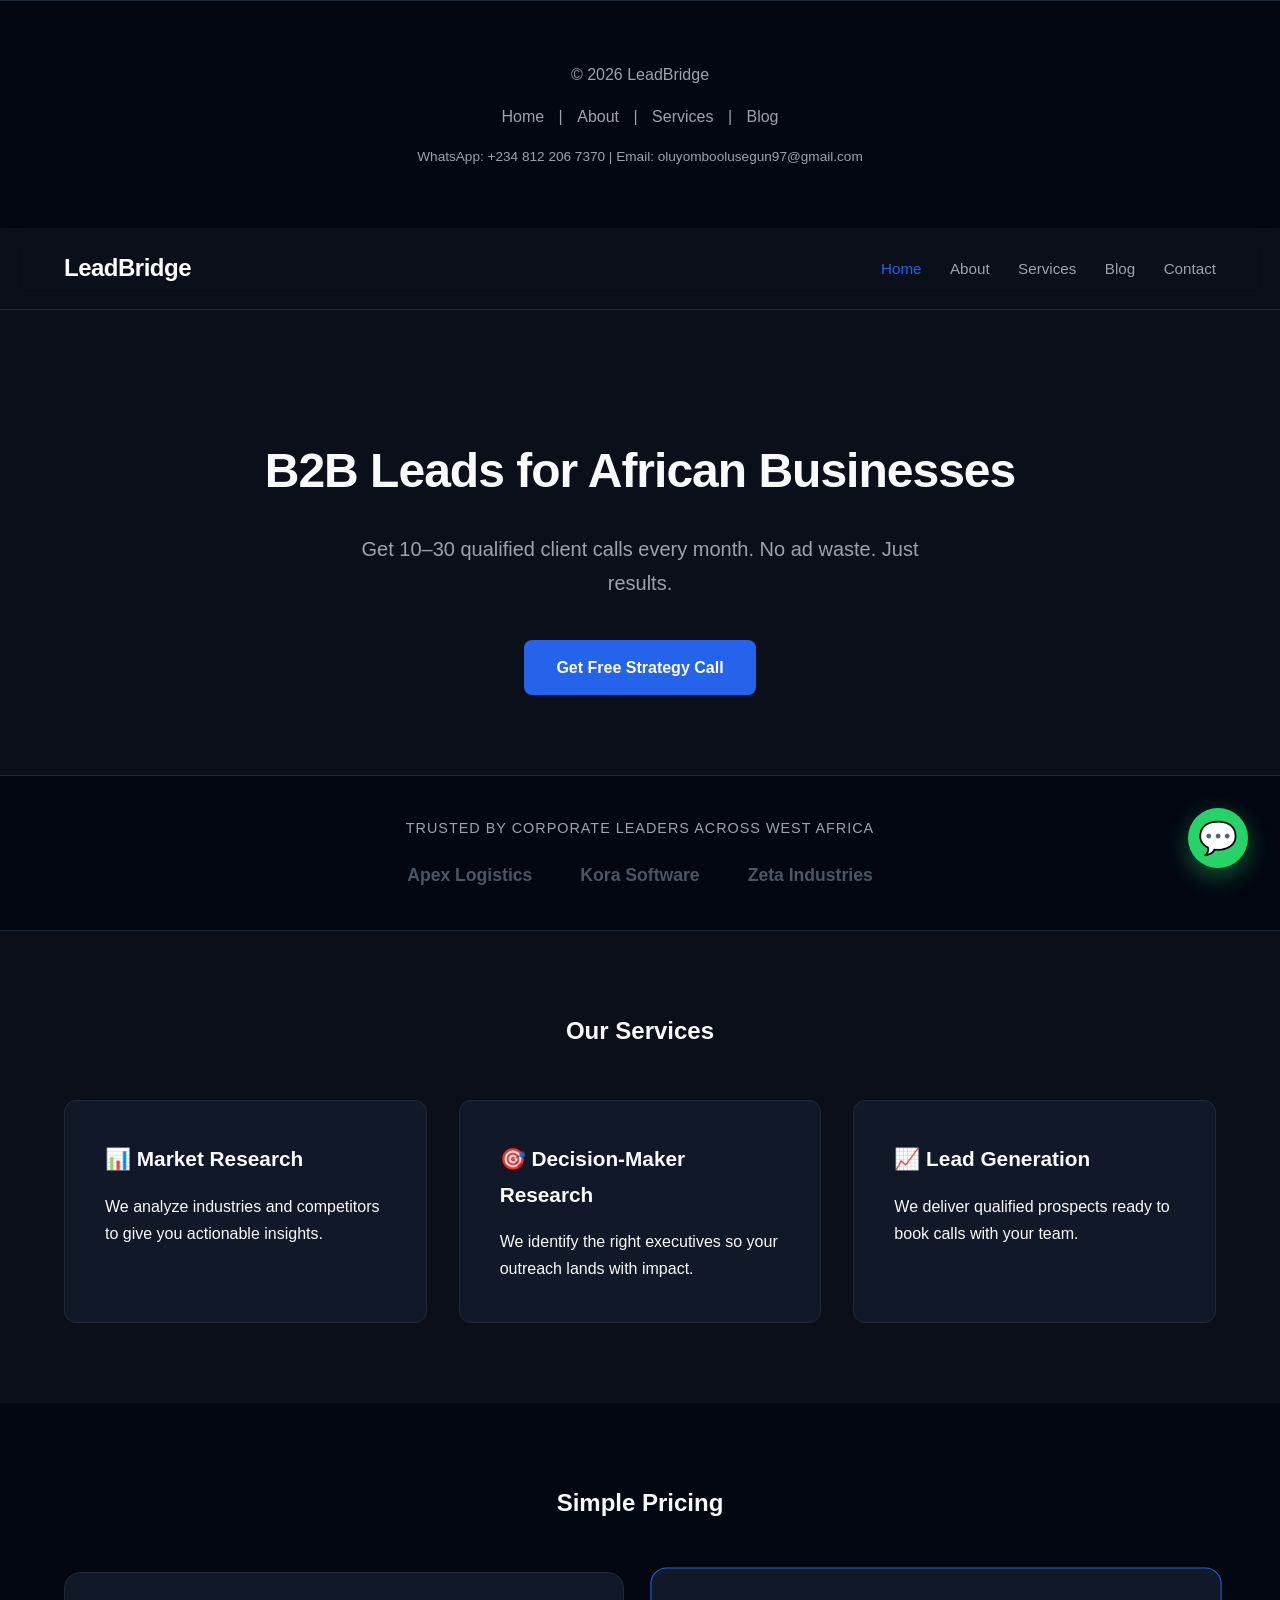
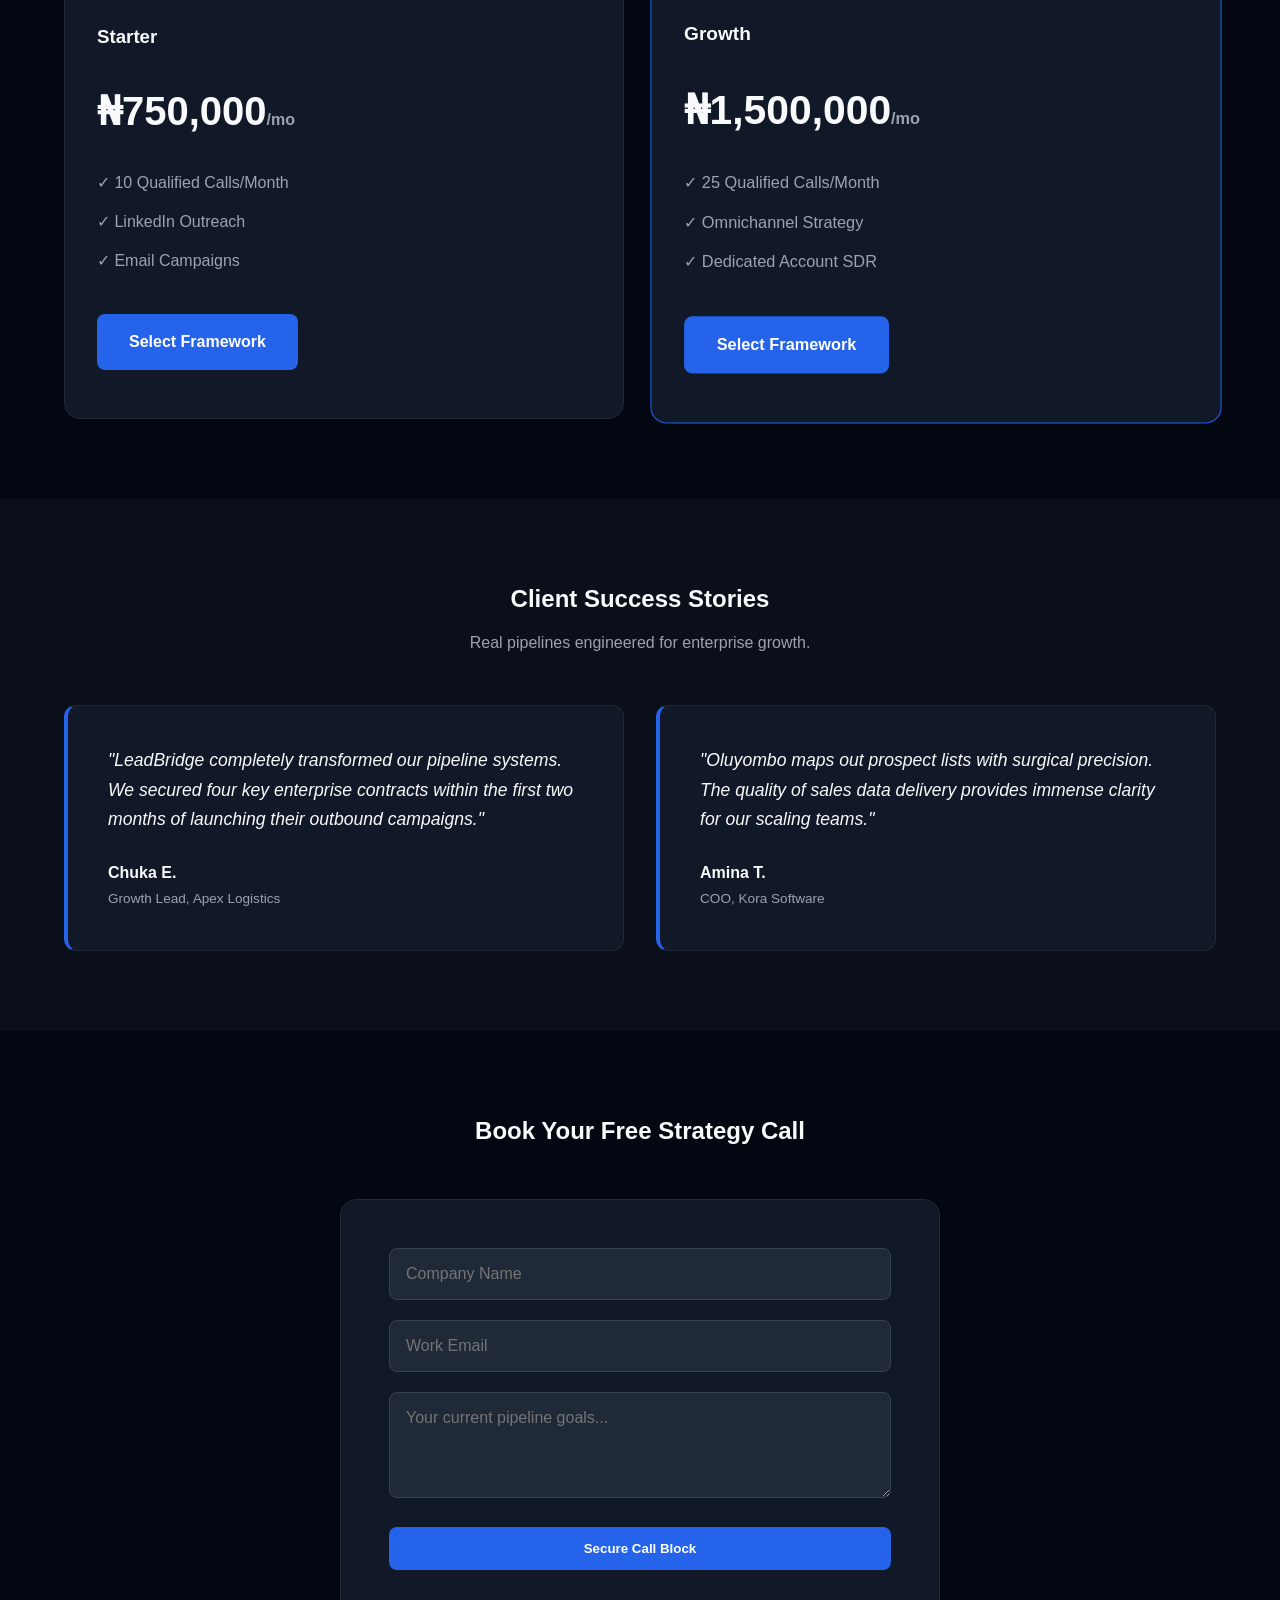
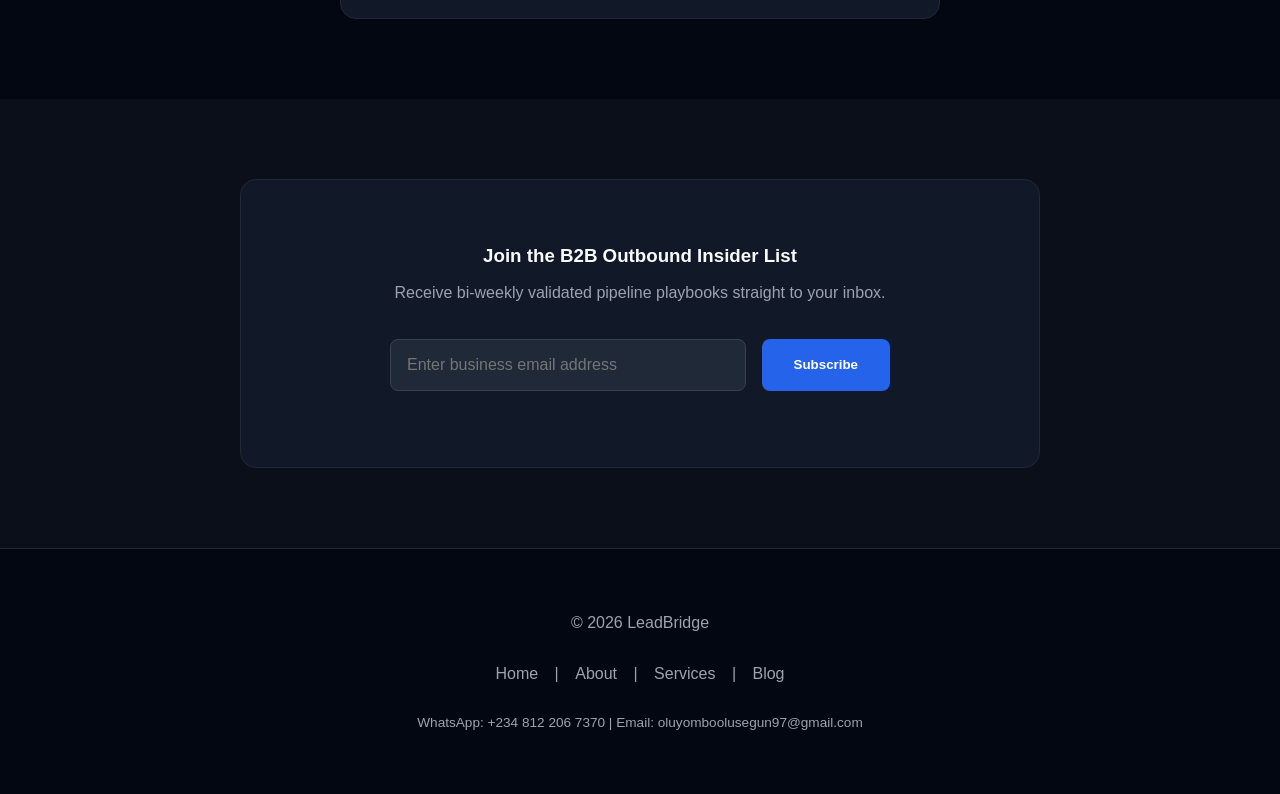
==== commit e41132fc: "Add footer section with navigation and contact details Added footer with navigation links and contac" ====
--- a/index.html
+++ b/index.html
@@ -83,6 +83,36 @@
 </script>
 </head>
 <body>
+<footer>
+  <div class="container">
+    <p>© 2026 LeadBridge</p>
+    <div class="footer-nav" style="margin: 15px 0;">
+      <a href="index.html" style="color: #9ca3af; text-decoration: none; margin: 0 10px;">Home</a> | 
+      <a href="about.html" style="color: #9ca3af; text-decoration: none; margin: 0 10px;">About</a> | 
+      <a href="services.html" style="color: #9ca3af; text-decoration: none; margin: 0 10px;">Services</a> | 
+      <a href="blog.html" style="color: #9ca3af; text-decoration: none; margin: 0 10px;">Blog</a>
+    </div>
+    <p style="font-size: 0.85rem;">WhatsApp: +234 812 206 7370 | Email: oluyomboolusegun97@gmail.com</p>
+  </div>
+</footer>
+
+<script>
+function runSearchFilter() {
+  const query = document.getElementById('searchBar').value.toLowerCase();
+  const items = document.querySelectorAll('.article-item');
+  
+  items.forEach(item => {
+    const bodyText = item.innerText.toLowerCase();
+    if(bodyText.includes(query)) {
+      item.style.display = "block";
+    } else {
+      item.style.display = "none";
+    }
+  });
+}
+</script>
+</body>
+</html>
 
 <header>
   <div class="container header-flex">
--- a/style.css
+++ b/style.css
@@ -224,7 +224,7 @@
     position: fixed;
     bottom: 32px;
     right: 32px;
-    background-color: var(--whatsapp-green);
+    background-color: #25d366; /* Fixed to pure WhatsApp Green directly */
     color: #fff;
     width: 60px;
     height: 60px;
@@ -234,9 +234,10 @@
     justify-content: center;
     font-size: 2rem;
     text-decoration: none;
-    box-shadow: 0 8px 24px rgba(37, 211, 102, 0.3);
-    z-index: 1000;
-}
+    box-shadow: 0 8px 24px rgba(37, 211, 102, 0.4); /* Safely closed bracket */
+    z-index: 10000;
+}
+
 
 footer {
     background-color: #030712;
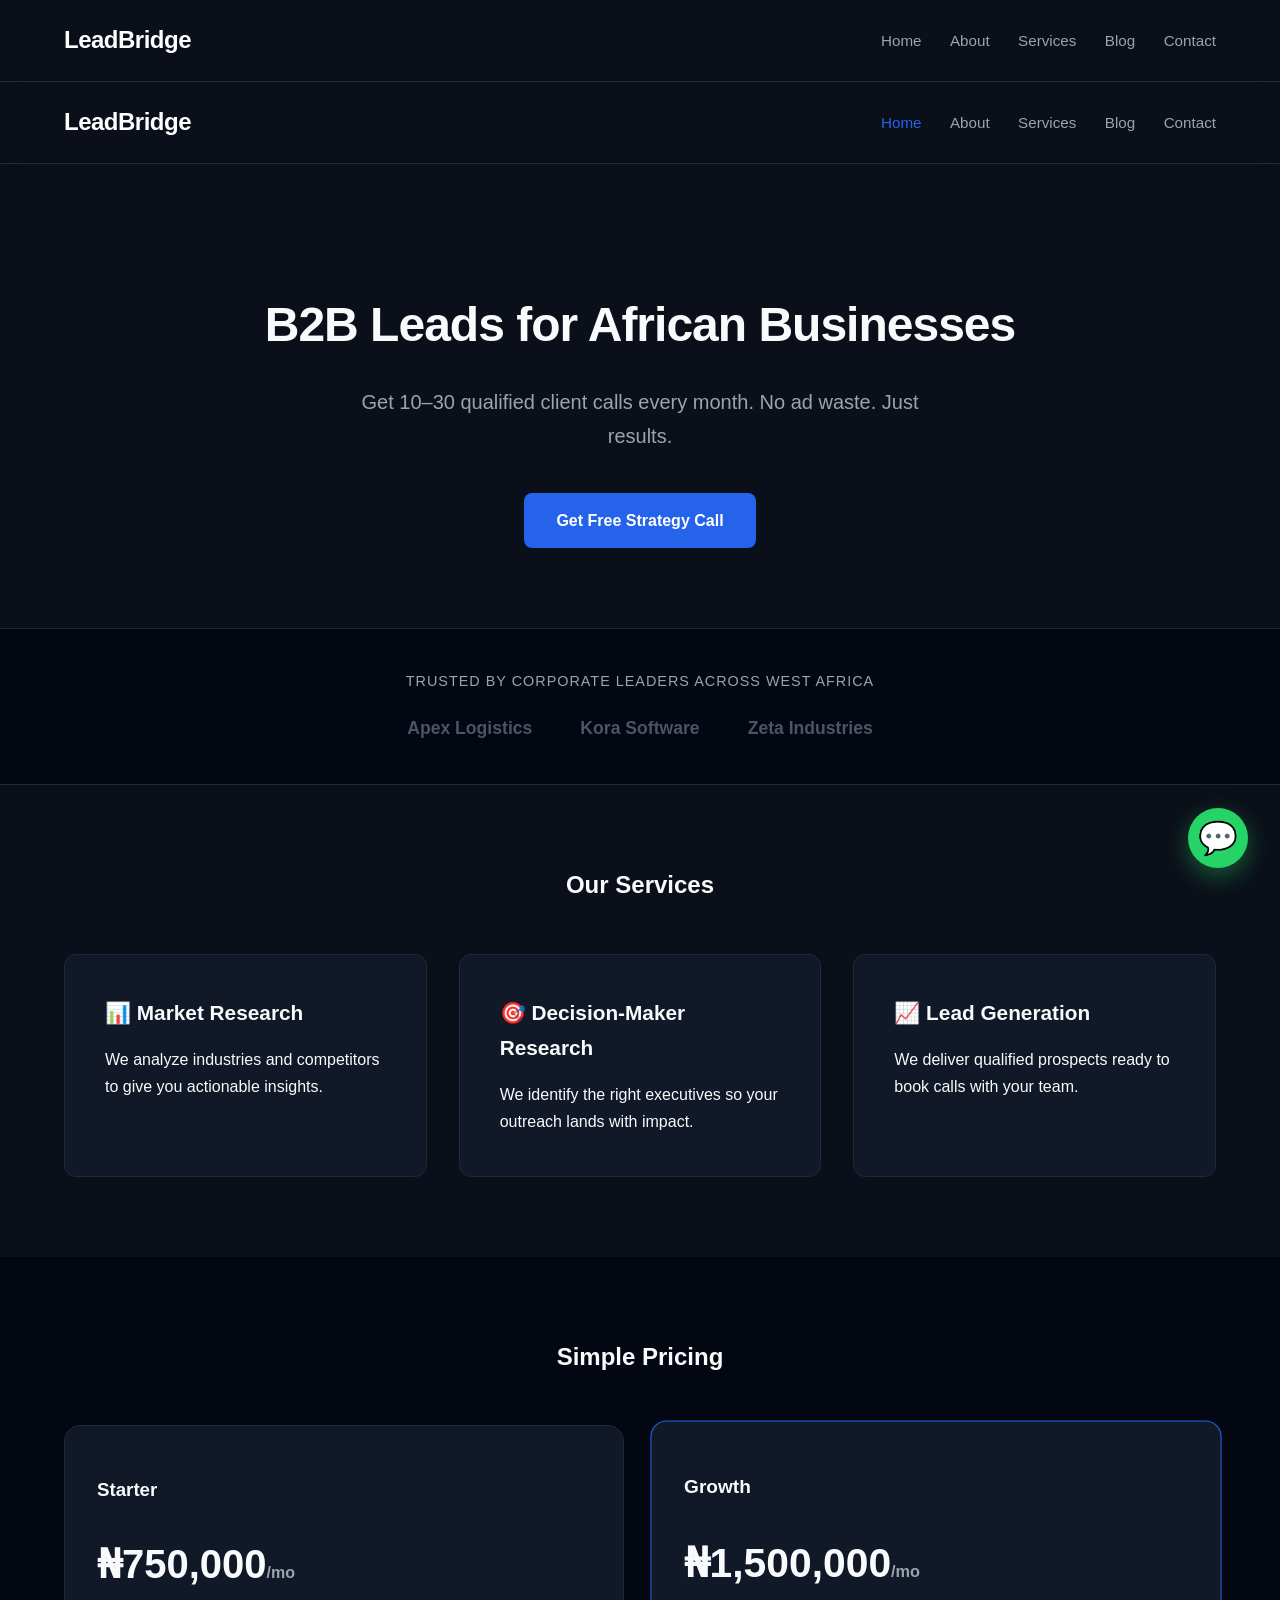
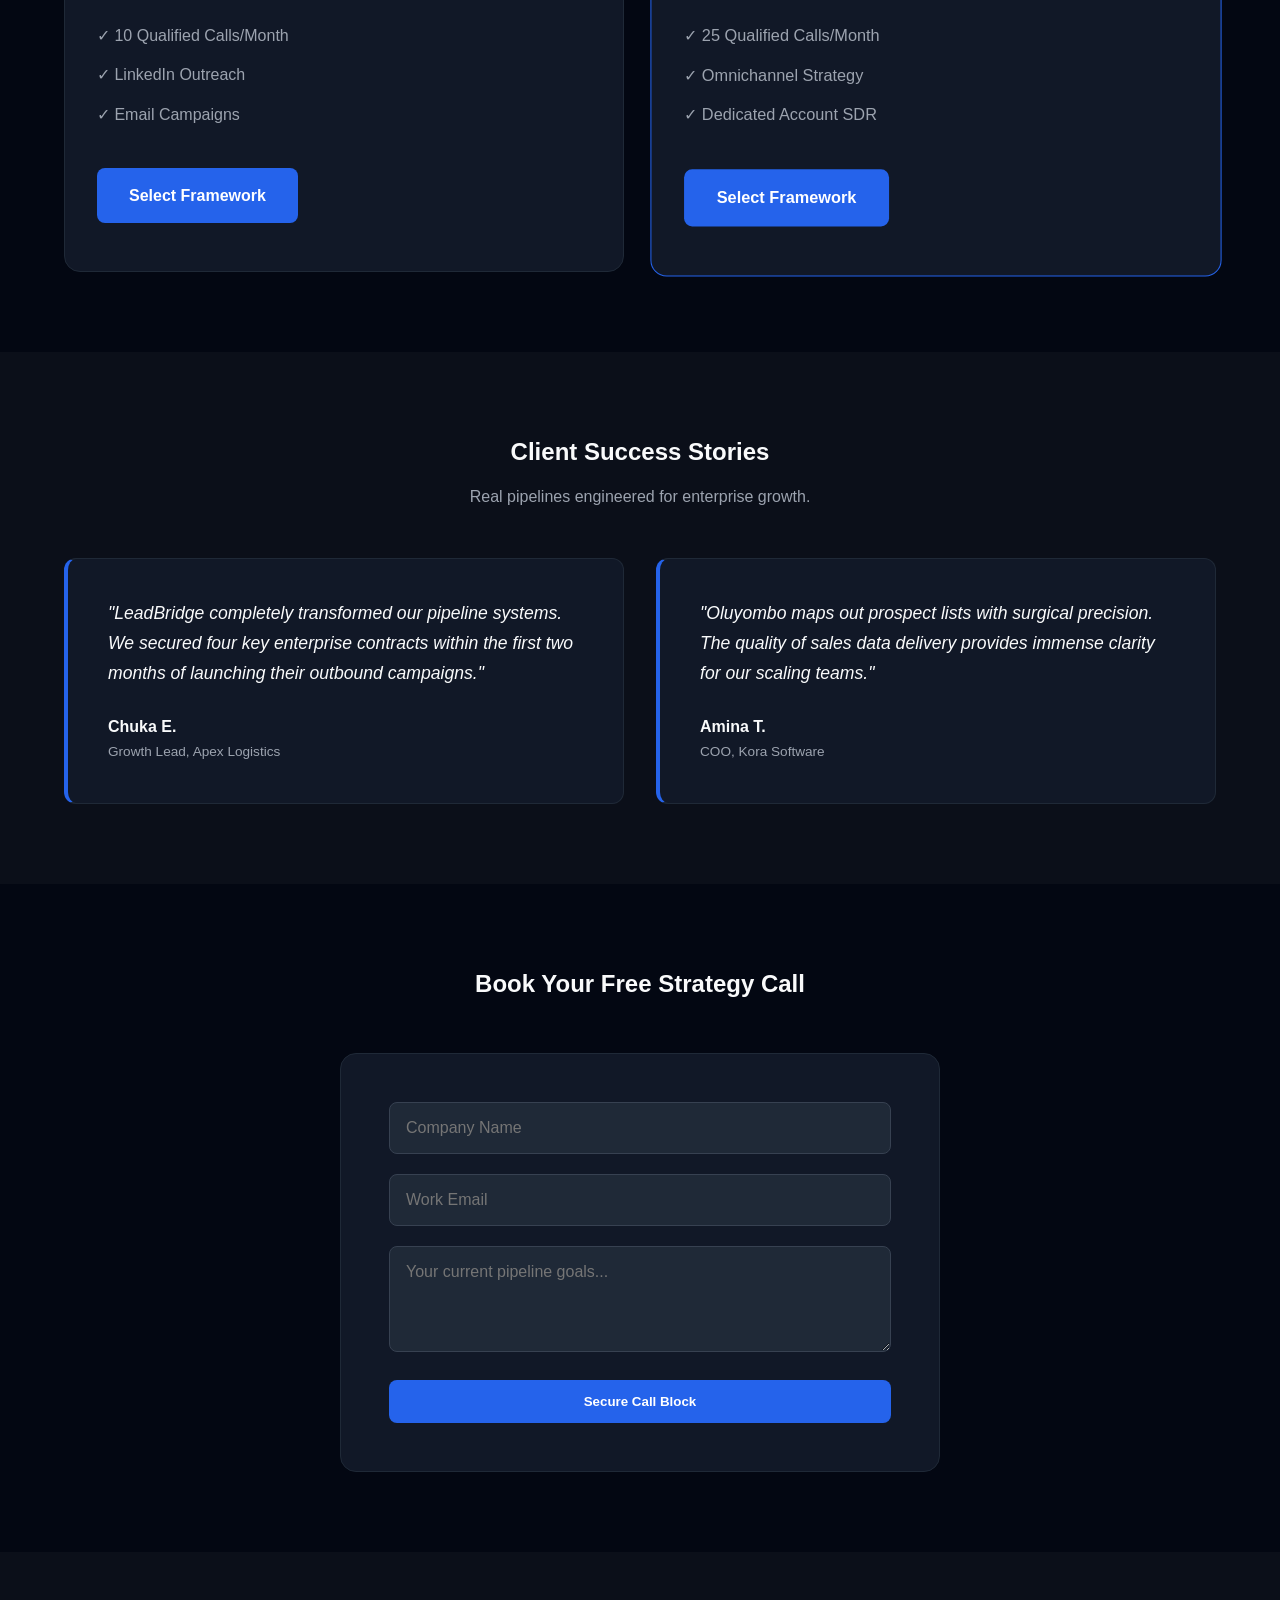
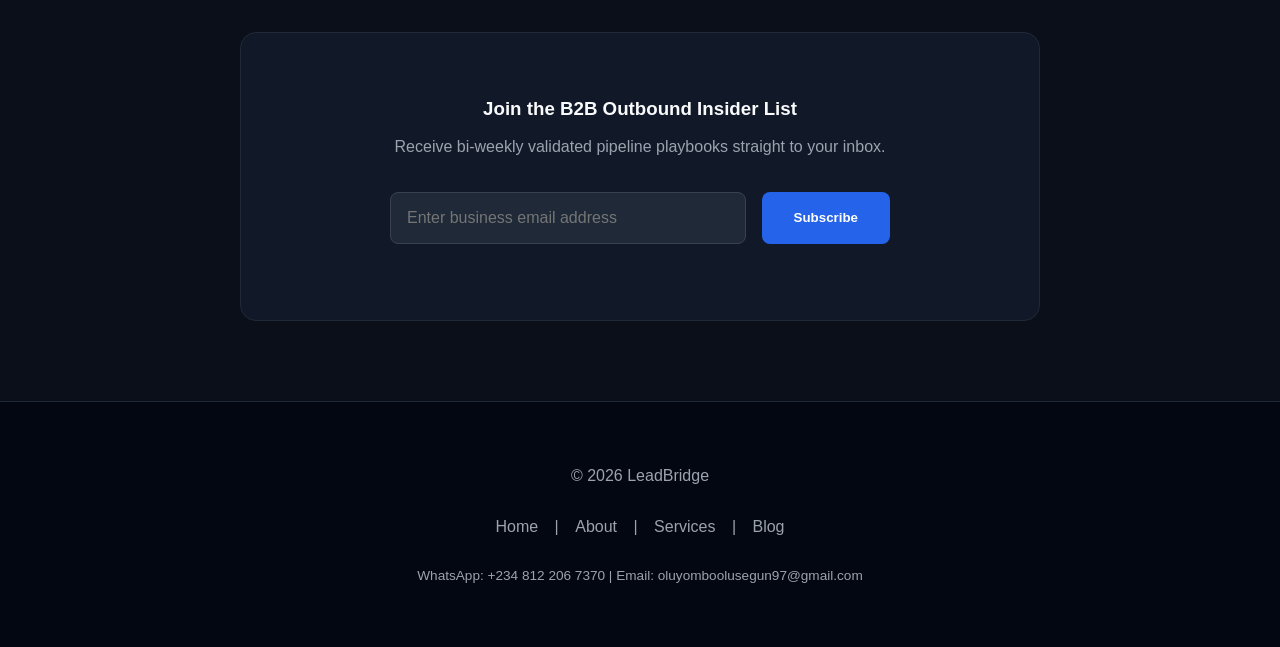
==== commit 8ef479c6: "Replace footer with header and navigation links Replaced footer with header containing navigation li" ====
--- a/index.html
+++ b/index.html
@@ -83,17 +83,19 @@
 </script>
 </head>
 <body>
-<footer>
-  <div class="container">
-    <p>© 2026 LeadBridge</p>
-    <div class="footer-nav" style="margin: 15px 0;">
-      <a href="index.html" style="color: #9ca3af; text-decoration: none; margin: 0 10px;">Home</a> | 
-      <a href="about.html" style="color: #9ca3af; text-decoration: none; margin: 0 10px;">About</a> | 
-      <a href="services.html" style="color: #9ca3af; text-decoration: none; margin: 0 10px;">Services</a> | 
-      <a href="blog.html" style="color: #9ca3af; text-decoration: none; margin: 0 10px;">Blog</a>
-    </div>
-    <p style="font-size: 0.85rem;">WhatsApp: +234 812 206 7370 | Email: oluyomboolusegun97@gmail.com</p>
-  </div>
+<header>
+  <div class="container header-flex">
+    <span class="logo">LeadBridge</span>
+    <nav class="nav">
+      <a href="index.html">Home</a>
+      <a href="about.html">About</a>
+      <a href="services.html">Services</a>
+      <a href="blog.html">Blog</a>
+      <a href="#contact">Contact</a>
+    </nav>
+  </div>
+</header>
+
 </footer>
 
 <script>
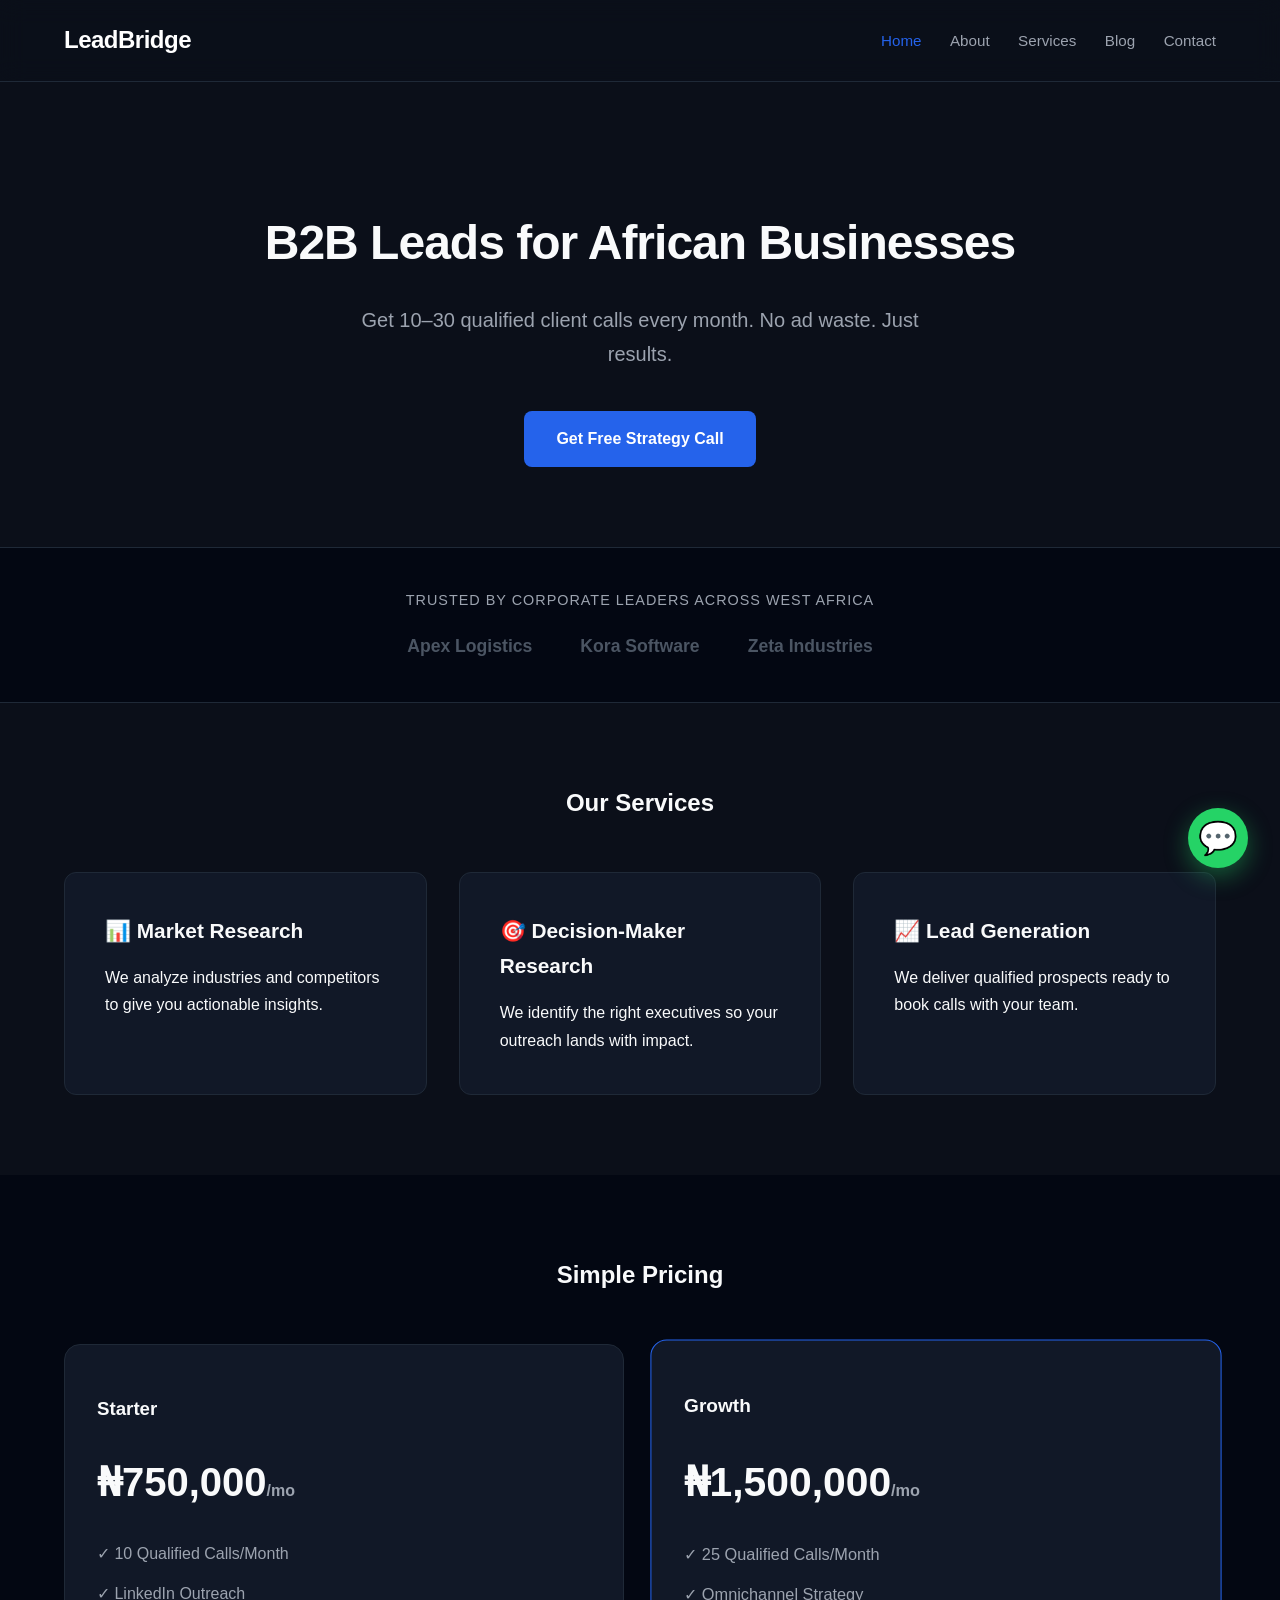
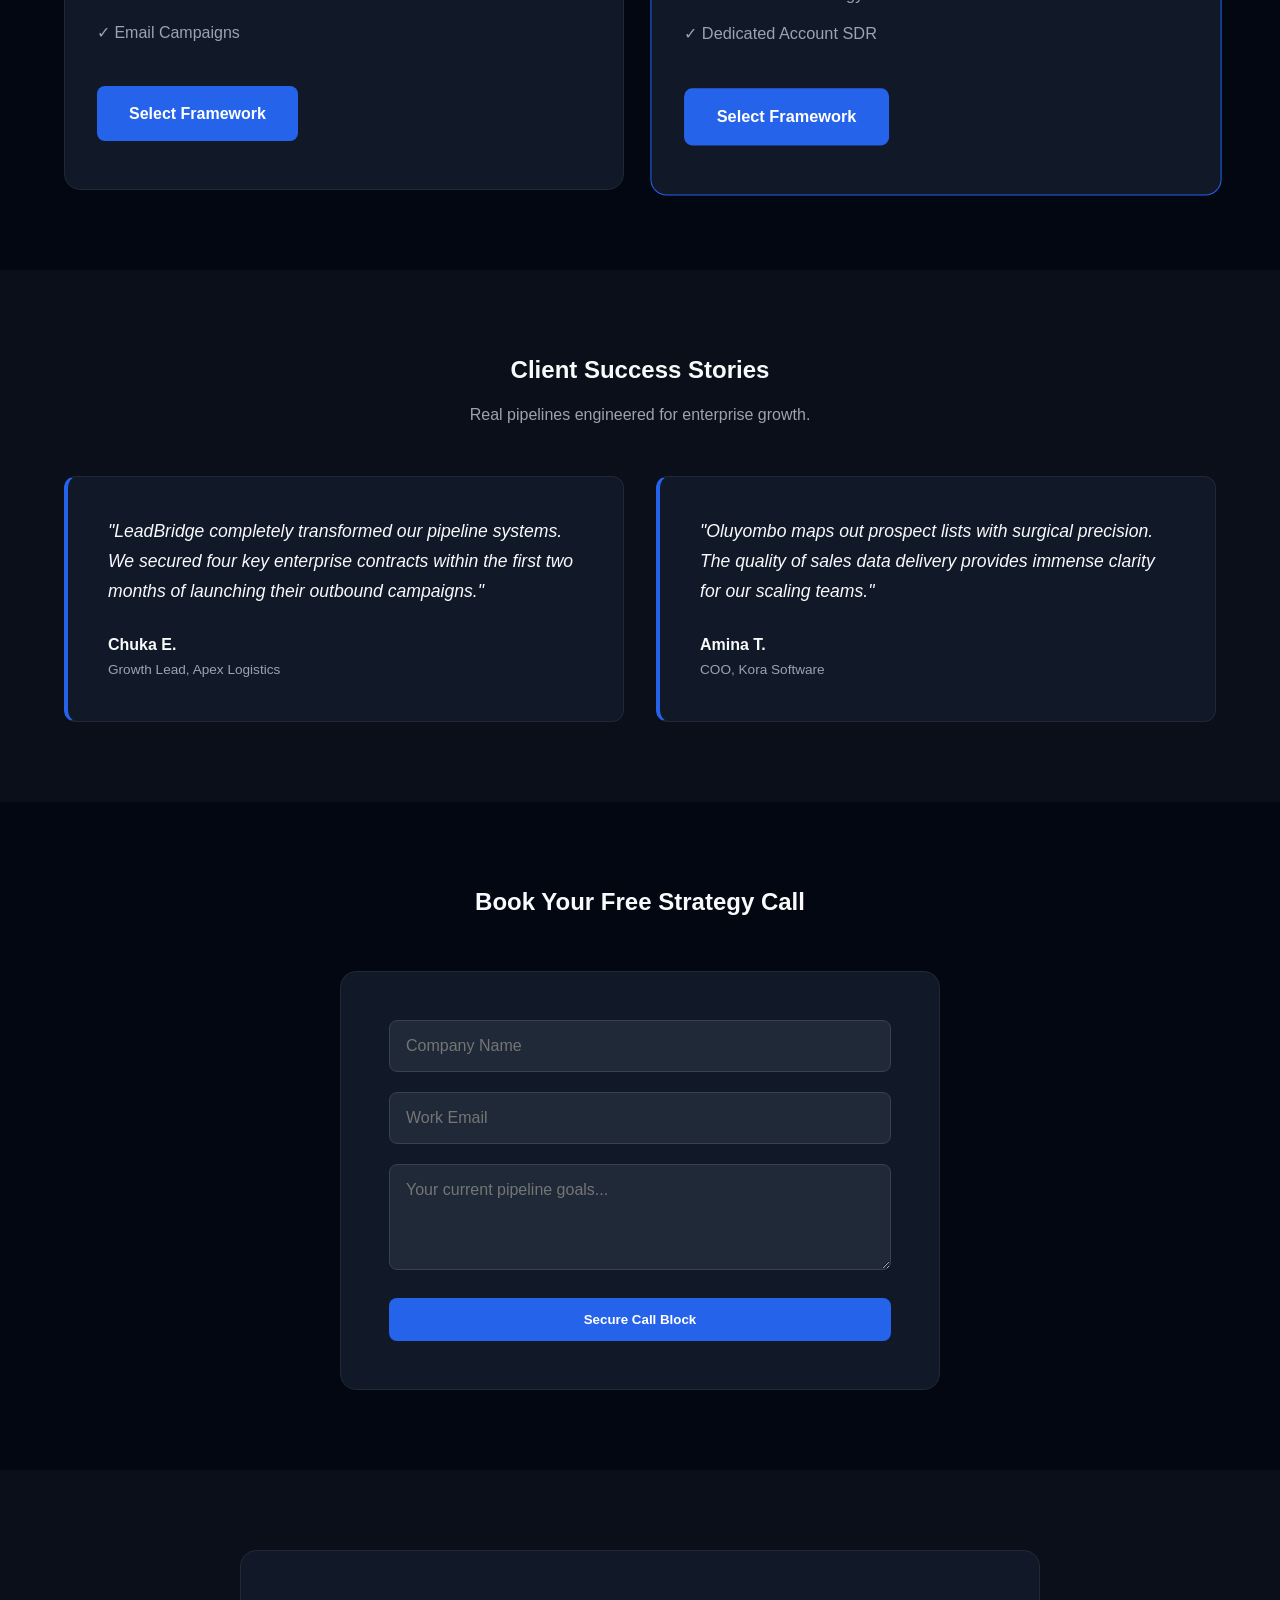
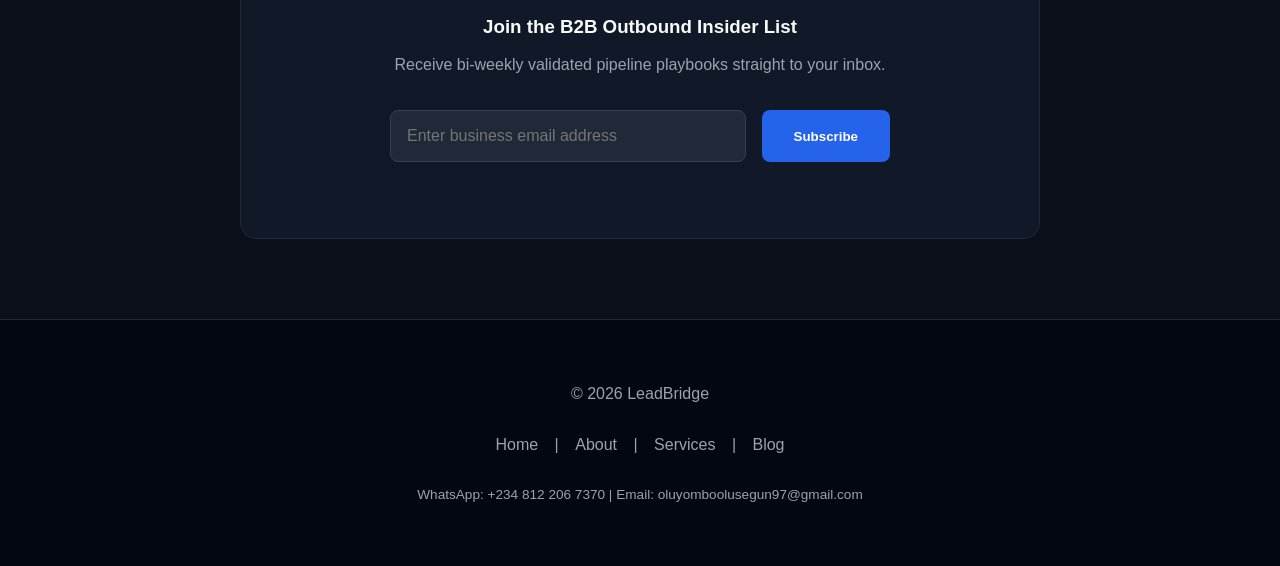
==== commit a105aa59: "Remove header and navigation from index.html Removed header section with navigation links." ====
--- a/index.html
+++ b/index.html
@@ -83,17 +83,7 @@
 </script>
 </head>
 <body>
-<header>
-  <div class="container header-flex">
-    <span class="logo">LeadBridge</span>
-    <nav class="nav">
-      <a href="index.html">Home</a>
-      <a href="about.html">About</a>
-      <a href="services.html">Services</a>
-      <a href="blog.html">Blog</a>
-      <a href="#contact">Contact</a>
-    </nav>
-  </div>
+
 </header>
 
 </footer>
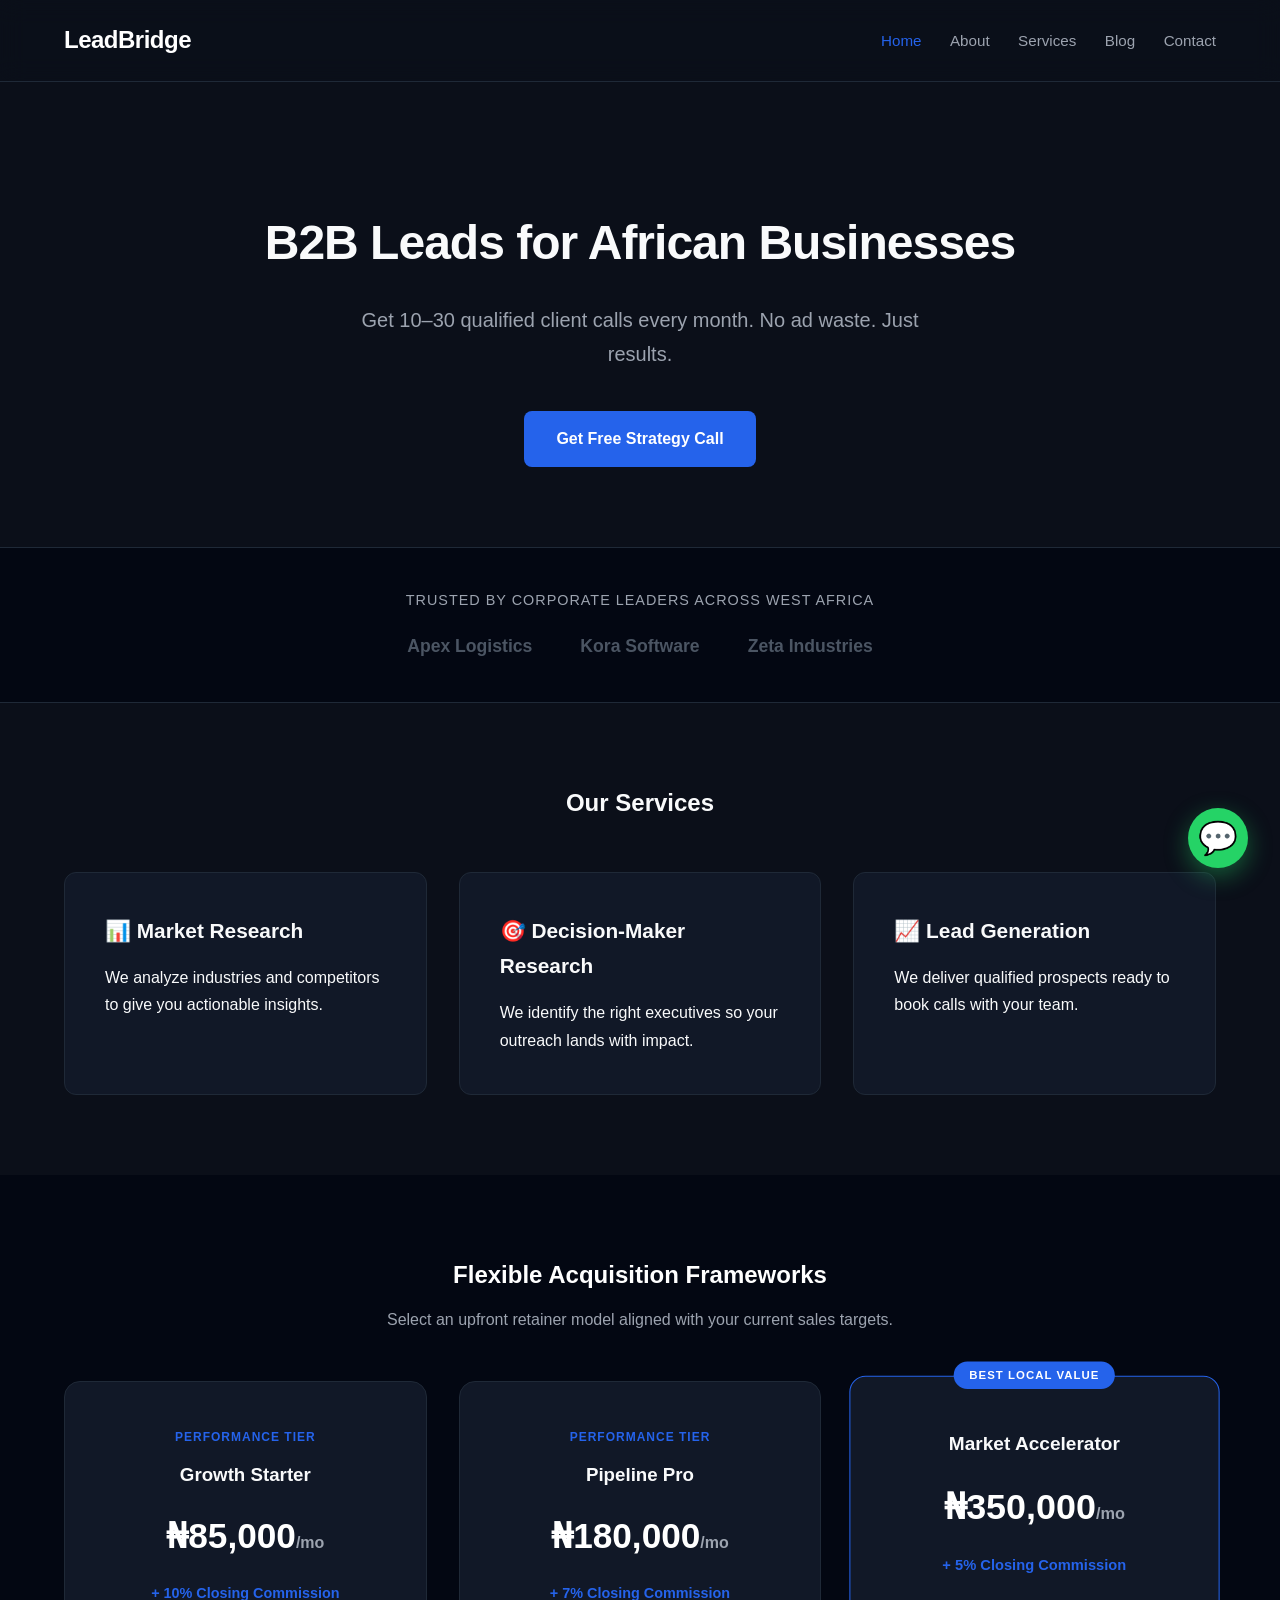
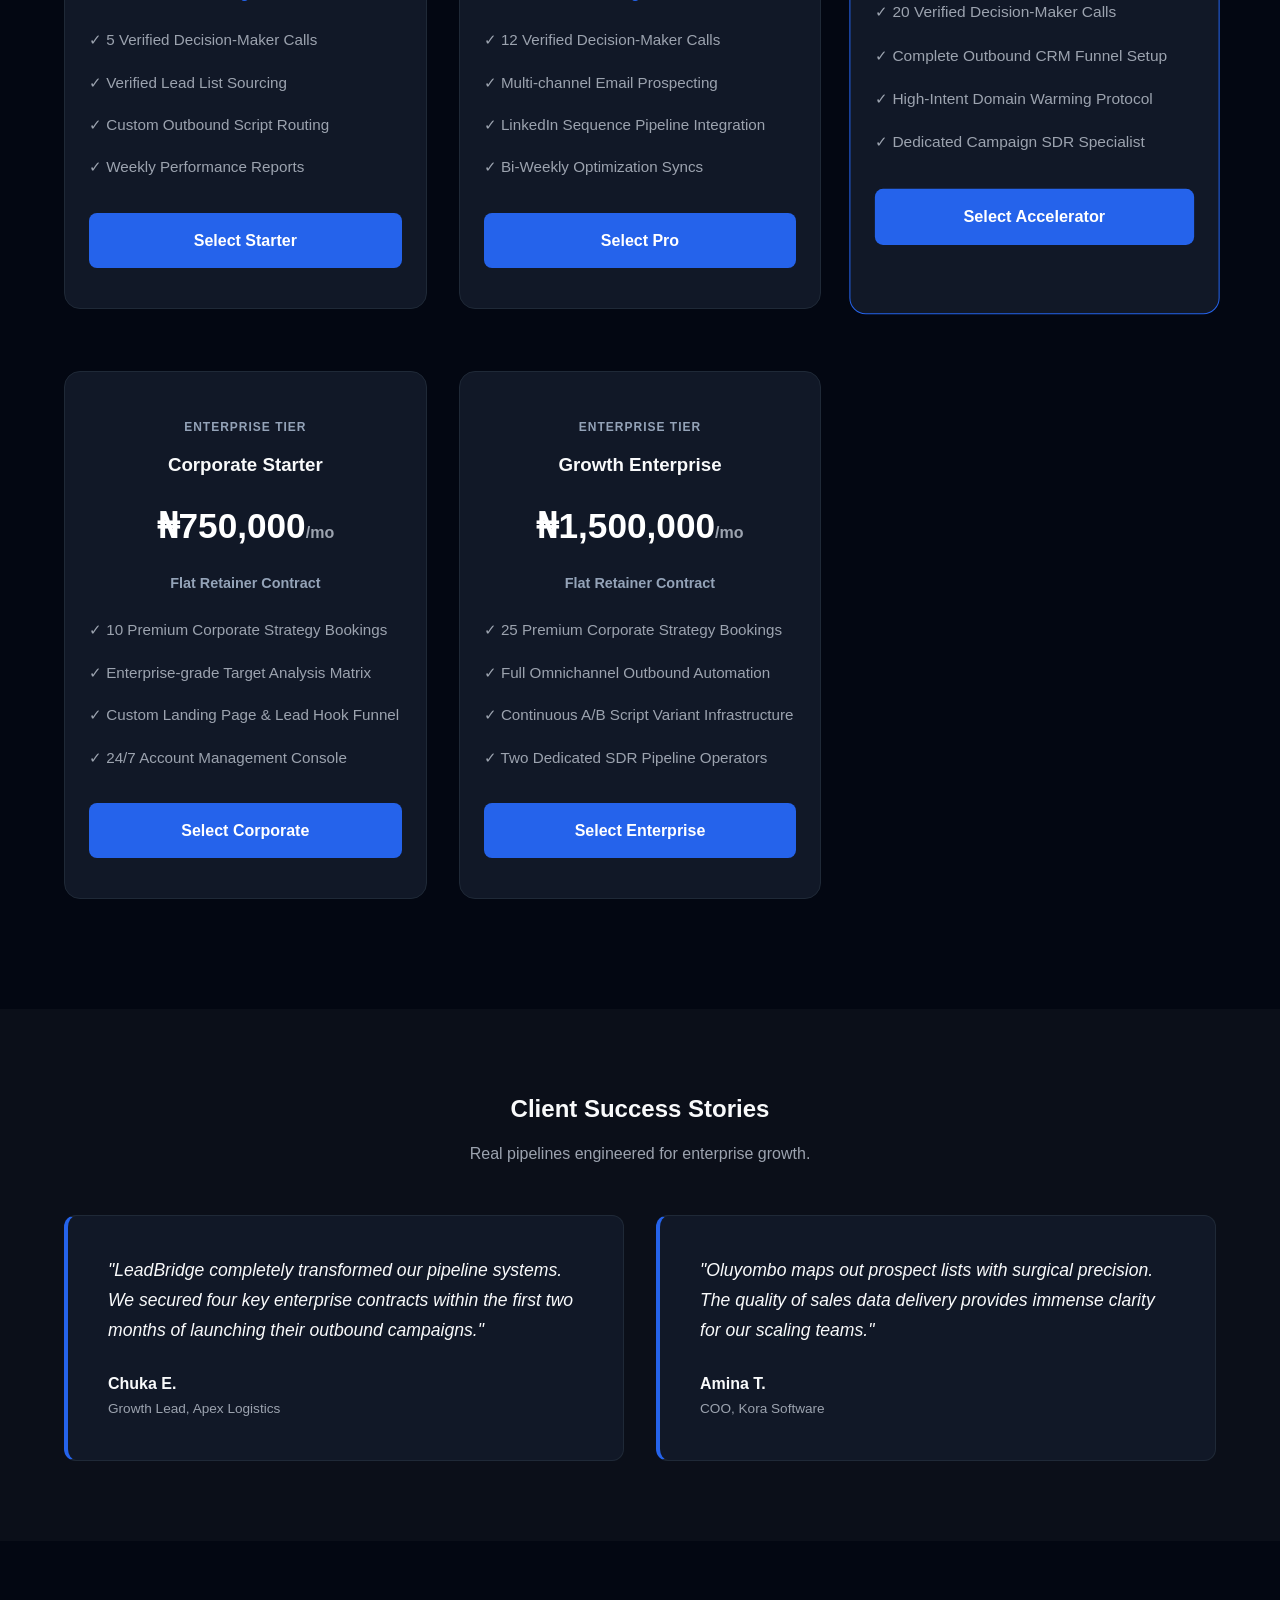
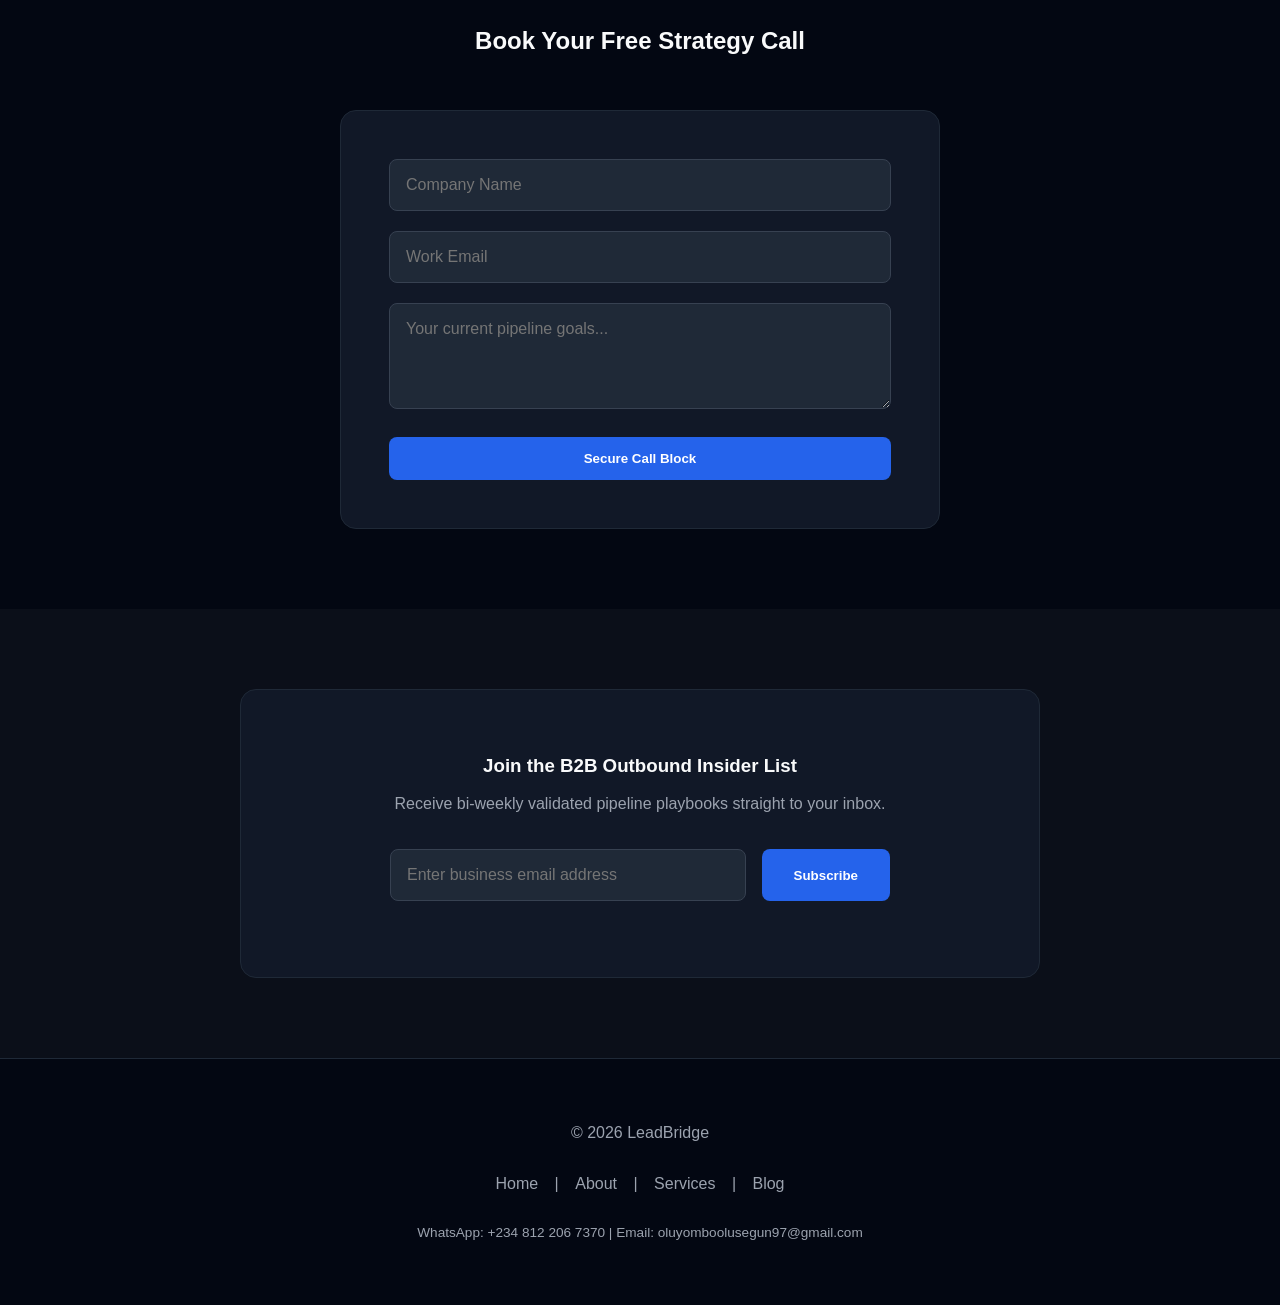
==== commit 4809a502: "Update index.html" ====
--- a/index.html
+++ b/index.html
@@ -151,23 +151,94 @@
   </div>
 </section>
 
+<!-- EXPANDED 5-TIER REALISTIC NIGERIAN & ENTERPRISE PRICING MATRIX -->
 <section id="pricing" style="padding: 80px 0; background-color: #030712;">
   <div class="container">
-    <h2 style="text-align: center;">Simple Pricing</h2>
+    <h2 style="text-align: center; margin-bottom: 10px; color: #fff;">Flexible Acquisition Frameworks</h2>
+    <p style="text-align: center; color: var(--text-muted); margin-bottom: 40px;">Select an upfront retainer model aligned with your current sales targets.</p>
+    
     <div class="pricing-grid">
-      <div class="price-card">
-        <h3>Starter</h3>
-        <div class="price">₦750,000<span>/mo</span></div>
-        <ul><li>✓ 10 Qualified Calls/Month</li><li>✓ LinkedIn Outreach</li><li>✓ Email Campaigns</li></ul>
-        <a href="#contact" class="btn">Select Framework</a>
-      </div>
-      <div class="price-card featured">
-        <h3>Growth</h3>
-        <div class="price">₦1,500,000<span>/mo</span></div>
-        <ul><li>✓ 25 Qualified Calls/Month</li><li>✓ Omnichannel Strategy</li><li>✓ Dedicated Account SDR</li></ul>
-        <a href="#contact" class="btn">Select Framework</a>
-      </div>
-    </div>
+      
+      <!-- 1. Growth Starter (₦85k) -->
+      <div class="price-card" style="background-color: var(--bg-card); padding: 40px 24px; border-radius: 16px; border: 1px solid #1f2937; text-align: center; margin-bottom: 30px;">
+        <span style="color: var(--accent-blue); font-size: 0.75rem; font-weight: bold; text-transform: uppercase; letter-spacing: 1px;">Performance Tier</span>
+        <h3 style="margin-top: 10px;">Growth Starter</h3>
+        <div class="price" style="font-size: 2.2rem; font-weight: 800; margin: 15px 0; color: #fff;">₦85,000<span>/mo</span></div>
+        <p style="color: var(--accent-blue); font-weight: bold; font-size: 0.9rem; margin-bottom: 20px;">+ 10% Closing Commission</p>
+        <ul style="list-style: none; text-align: left; padding: 0; margin-bottom: 30px; color: var(--text-muted); line-height: 2; font-size: 0.95rem;">
+          <li>✓ 5 Verified Decision-Maker Calls</li>
+          <li>✓ Verified Lead List Sourcing</li>
+          <li>✓ Custom Outbound Script Routing</li>
+          <li>✓ Weekly Performance Reports</li>
+        </ul>
+        <a href="#contact" class="btn" style="width: 100%;">Select Starter</a>
+      </div>
+      
+      <!-- 2. Pipeline Pro (₦180k) -->
+      <div class="price-card" style="background-color: var(--bg-card); padding: 40px 24px; border-radius: 16px; border: 1px solid #1f2937; text-align: center; margin-bottom: 30px;">
+        <span style="color: var(--accent-blue); font-size: 0.75rem; font-weight: bold; text-transform: uppercase; letter-spacing: 1px;">Performance Tier</span>
+        <h3 style="margin-top: 10px;">Pipeline Pro</h3>
+        <div class="price" style="font-size: 2.2rem; font-weight: 800; margin: 15px 0; color: #fff;">₦180,000<span>/mo</span></div>
+        <p style="color: var(--accent-blue); font-weight: bold; font-size: 0.9rem; margin-bottom: 20px;">+ 7% Closing Commission</p>
+        <ul style="list-style: none; text-align: left; padding: 0; margin-bottom: 30px; color: var(--text-muted); line-height: 2; font-size: 0.95rem;">
+          <li>✓ 12 Verified Decision-Maker Calls</li>
+          <li>✓ Multi-channel Email Prospecting</li>
+          <li>✓ LinkedIn Sequence Pipeline Integration</li>
+          <li>✓ Bi-Weekly Optimization Syncs</li>
+        </ul>
+        <a href="#contact" class="btn" style="width: 100%;">Select Pro</a>
+      </div>
+
+      <!-- 3. Market Accelerator (₦350k) -->
+      <div class="price-card featured" style="background-color: var(--bg-card); padding: 40px 24px; border-radius: 16px; border: 1px solid var(--accent-blue); text-align: center; margin-bottom: 30px; position: relative;">
+        <span style="position: absolute; top: -15px; left: 50%; transform: translateX(-50%); background-color: var(--accent-blue); color: white; padding: 4px 15px; border-radius: 20px; font-size: 0.7rem; font-weight: bold; text-transform: uppercase; letter-spacing: 1px;">Best Local Value</span>
+        <h3 style="margin-top: 10px;">Market Accelerator</h3>
+        <div class="price" style="font-size: 2.2rem; font-weight: 800; margin: 15px 0; color: #fff;">₦350,000<span>/mo</span></div>
+        <p style="color: var(--accent-blue); font-weight: bold; font-size: 0.9rem; margin-bottom: 20px;">+ 5% Closing Commission</p>
+        <ul style="list-style: none; text-align: left; padding: 0; margin-bottom: 30px; color: var(--text-muted); line-height: 2; font-size: 0.95rem;">
+          <li>✓ 20 Verified Decision-Maker Calls</li>
+          <li>✓ Complete Outbound CRM Funnel Setup</li>
+          <li>✓ High-Intent Domain Warming Protocol</li>
+          <li>✓ Dedicated Campaign SDR Specialist</li>
+        </ul>
+        <a href="#contact" class="btn" style="width: 100%;">Select Accelerator</a>
+      </div>
+
+      <!-- 4. Corporate Starter (₦750k) -->
+      <div class="price-card" style="background-color: var(--bg-card); padding: 40px 24px; border-radius: 16px; border: 1px solid #1f2937; text-align: center; margin-bottom: 30px;">
+        <span style="color: #94a3b8; font-size: 0.75rem; font-weight: bold; text-transform: uppercase; letter-spacing: 1px;">Enterprise Tier</span>
+        <h3 style="margin-top: 10px;">Corporate Starter</h3>
+        <div class="price" style="font-size: 2.2rem; font-weight: 800; margin: 15px 0; color: #fff;">₦750,000<span>/mo</span></div>
+        <p style="color: #94a3b8; font-weight: bold; font-size: 0.9rem; margin-bottom: 20px;">Flat Retainer Contract</p>
+        <ul style="list-style: none; text-align: left; padding: 0; margin-bottom: 30px; color: var(--text-muted); line-height: 2; font-size: 0.95rem;">
+          <li>✓ 10 Premium Corporate Strategy Bookings</li>
+          <li>✓ Enterprise-grade Target Analysis Matrix</li>
+          <li>✓ Custom Landing Page & Lead Hook Funnel</li>
+          <li>✓ 24/7 Account Management Console</li>
+        </ul>
+        <a href="#contact" class="btn" style="width: 100%;">Select Corporate</a>
+      </div>
+
+      <!-- 5. Growth Enterprise (₦1.5M) -->
+      <div class="price-card" style="background-color: var(--bg-card); padding: 40px 24px; border-radius: 16px; border: 1px solid #1f2937; text-align: center; margin-bottom: 30px;">
+        <span style="color: #94a3b8; font-size: 0.75rem; font-weight: bold; text-transform: uppercase; letter-spacing: 1px;">Enterprise Tier</span>
+        <h3 style="margin-top: 10px;">Growth Enterprise</h3>
+        <div class="price" style="font-size: 2.2rem; font-weight: 800; margin: 15px 0; color: #fff;">₦1,500,000<span>/mo</span></div>
+        <p style="color: #94a3b8; font-weight: bold; font-size: 0.9rem; margin-bottom: 20px;">Flat Retainer Contract</p>
+        <ul style="list-style: none; text-align: left; padding: 0; margin-bottom: 30px; color: var(--text-muted); line-height: 2; font-size: 0.95rem;">
+          <li>✓ 25 Premium Corporate Strategy Bookings</li>
+          <li>✓ Full Omnichannel Outbound Automation</li>
+          <li>✓ Continuous A/B Script Variant Infrastructure</li>
+          <li>✓ Two Dedicated SDR Pipeline Operators</li>
+        </ul>
+        <a href="#contact" class="btn" style="width: 100%;">Select Enterprise</a>
+      </div>
+
+    </div>
+  </div>
+</section>
+
+
   </div>
 </section>
 
--- a/style.css
+++ b/style.css
@@ -248,3 +248,23 @@
 }
 .footer-nav { margin: 24px 0; }
 .footer-nav a { color: var(--text-muted); text-decoration: none; margin: 0 12px; }
+/* Mobile Responsive Navigation Fix */
+@media (max-width: 768px) {
+    .header-flex {
+        display: flex;
+        flex-direction: column;
+        gap: 15px;
+        text-align: center;
+    }
+    .nav {
+        display: flex;
+        justify-content: center;
+        flex-wrap: wrap;
+        gap: 12px;
+    }
+    .nav a {
+        margin: 0 !important;
+        font-size: 0.9rem;
+    }
+}
+
